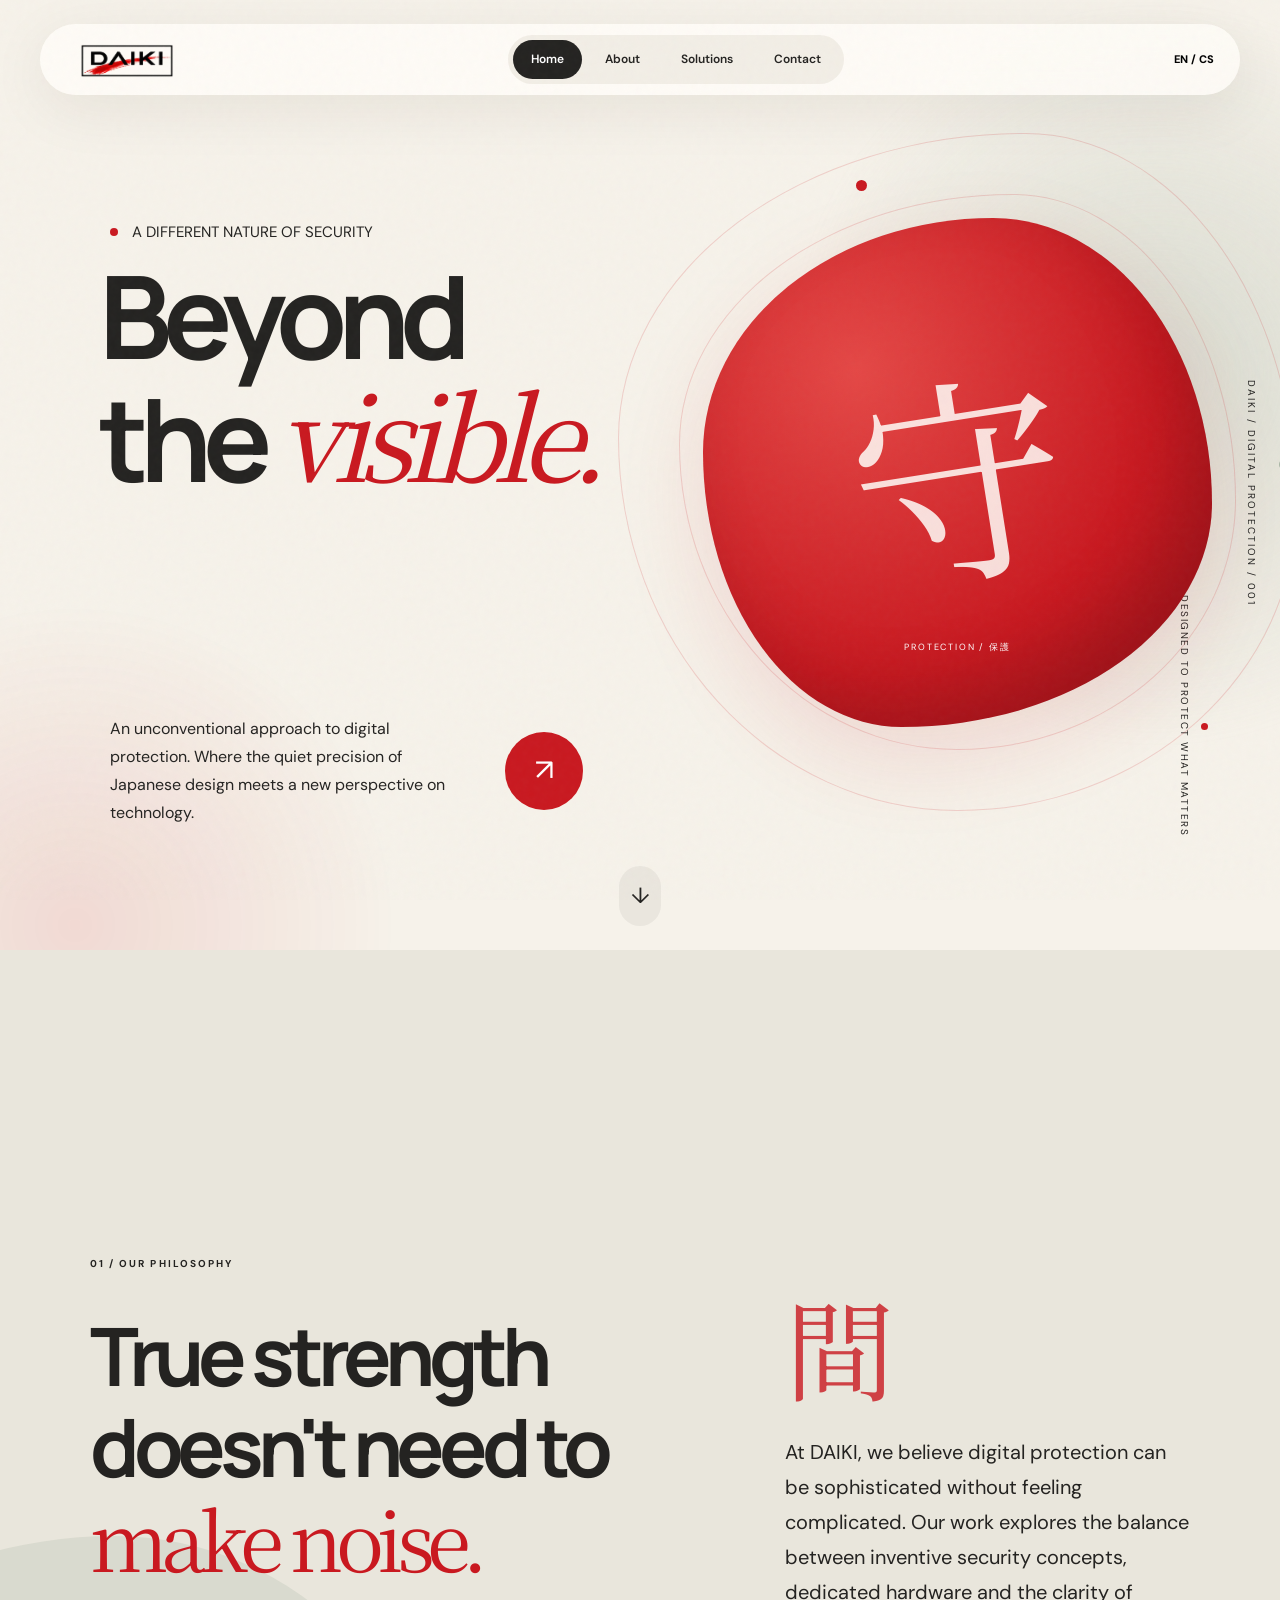
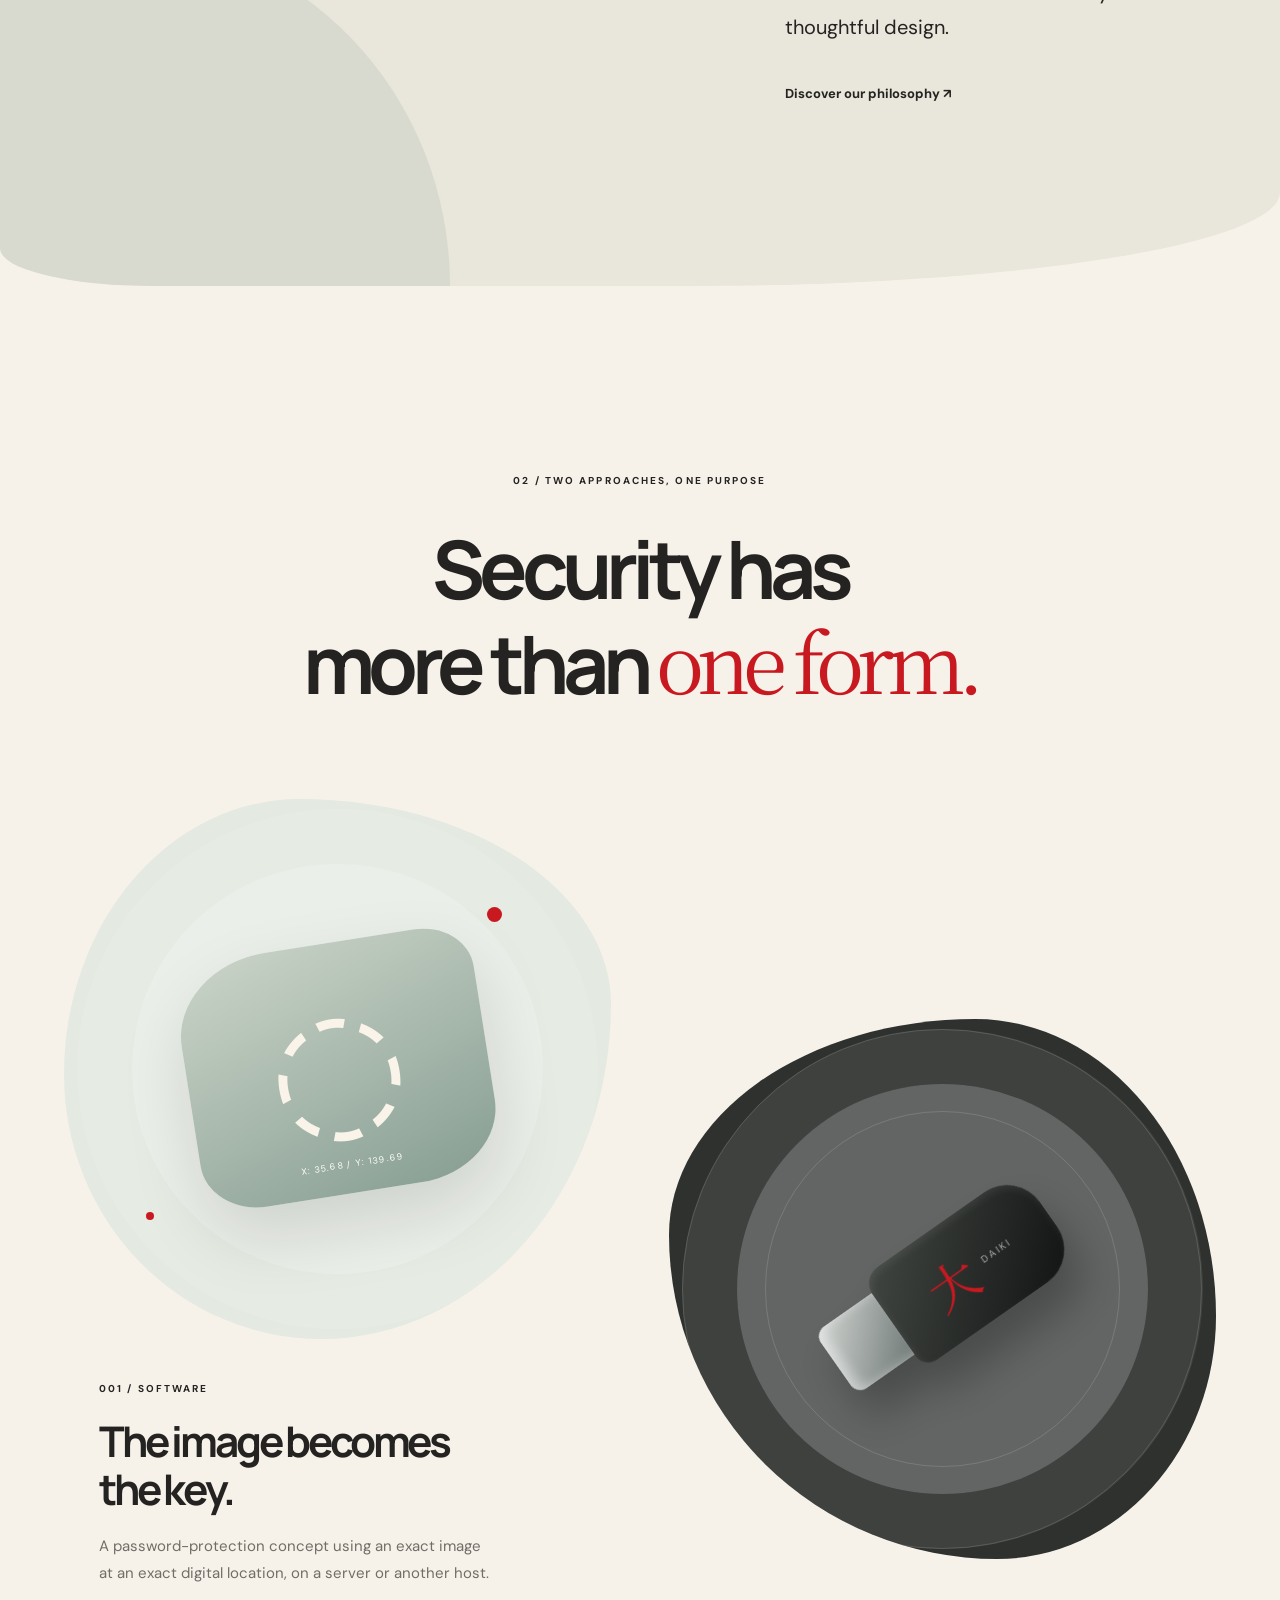
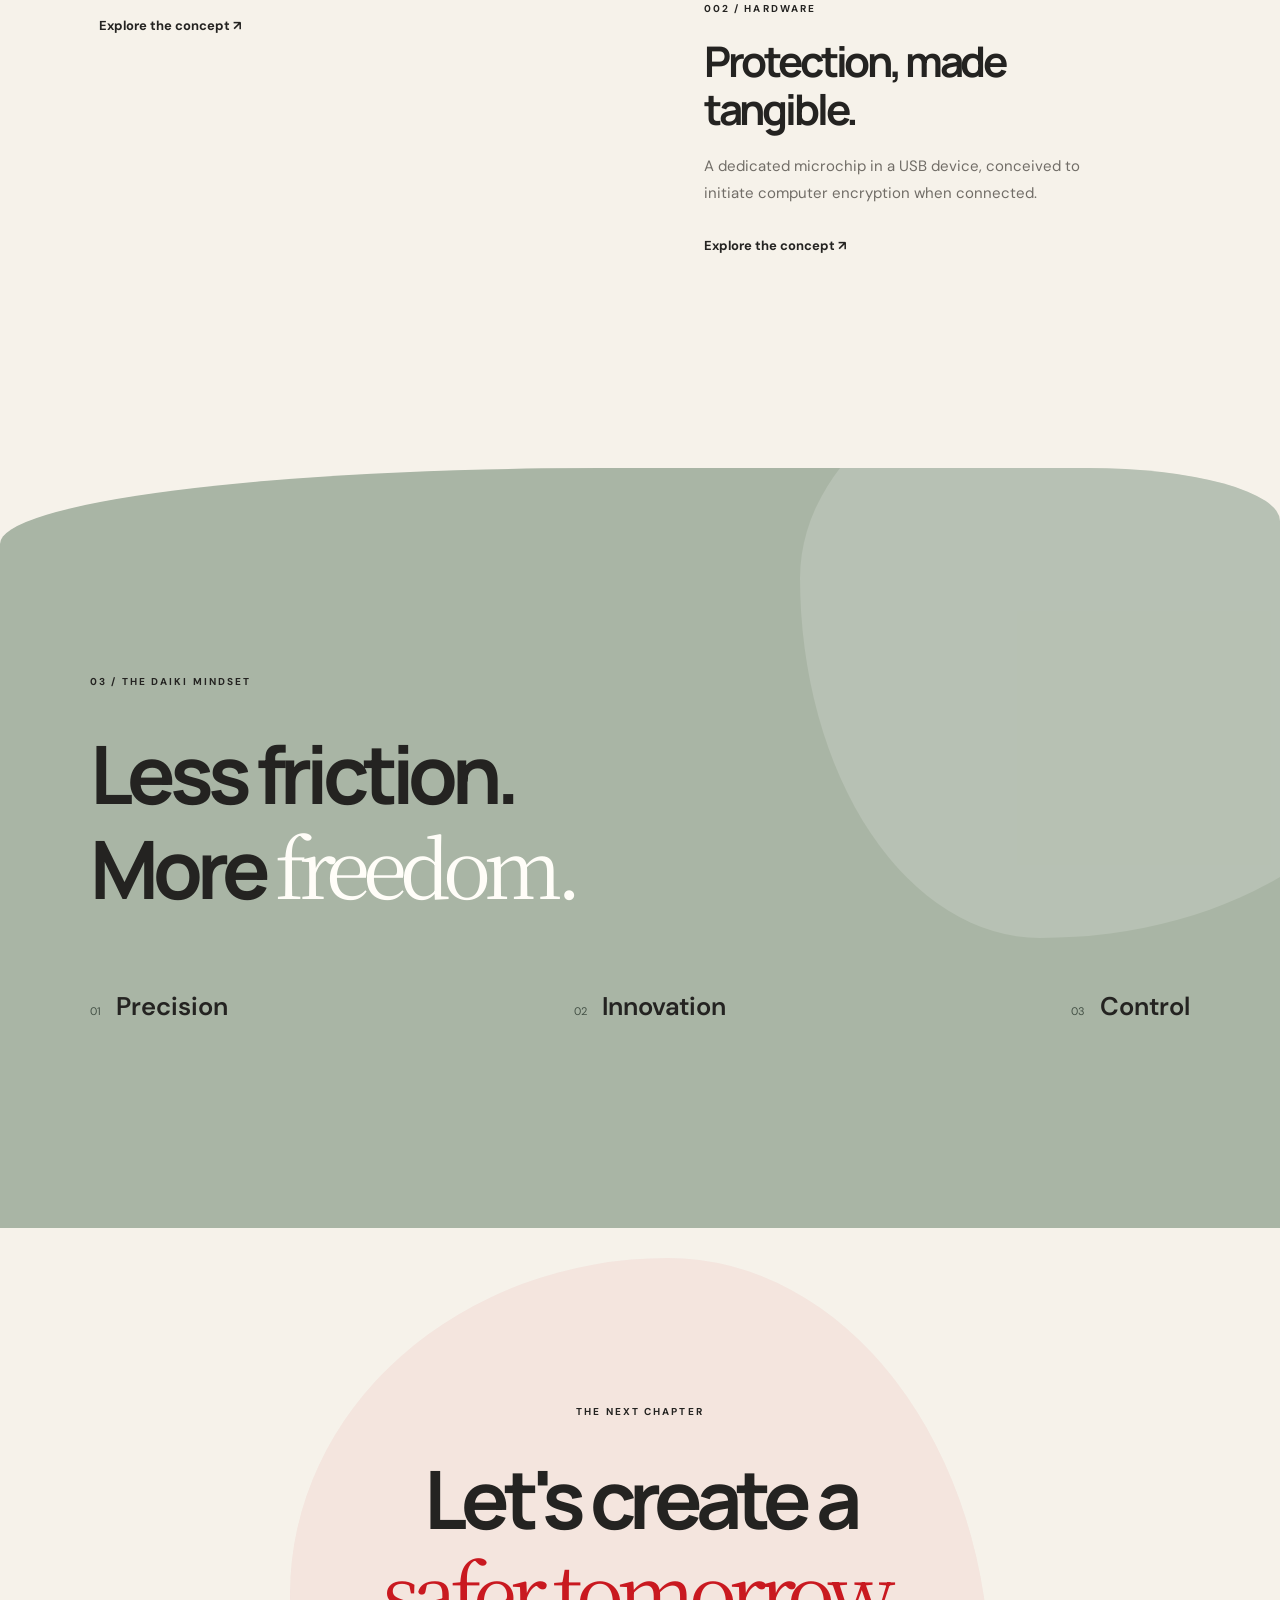
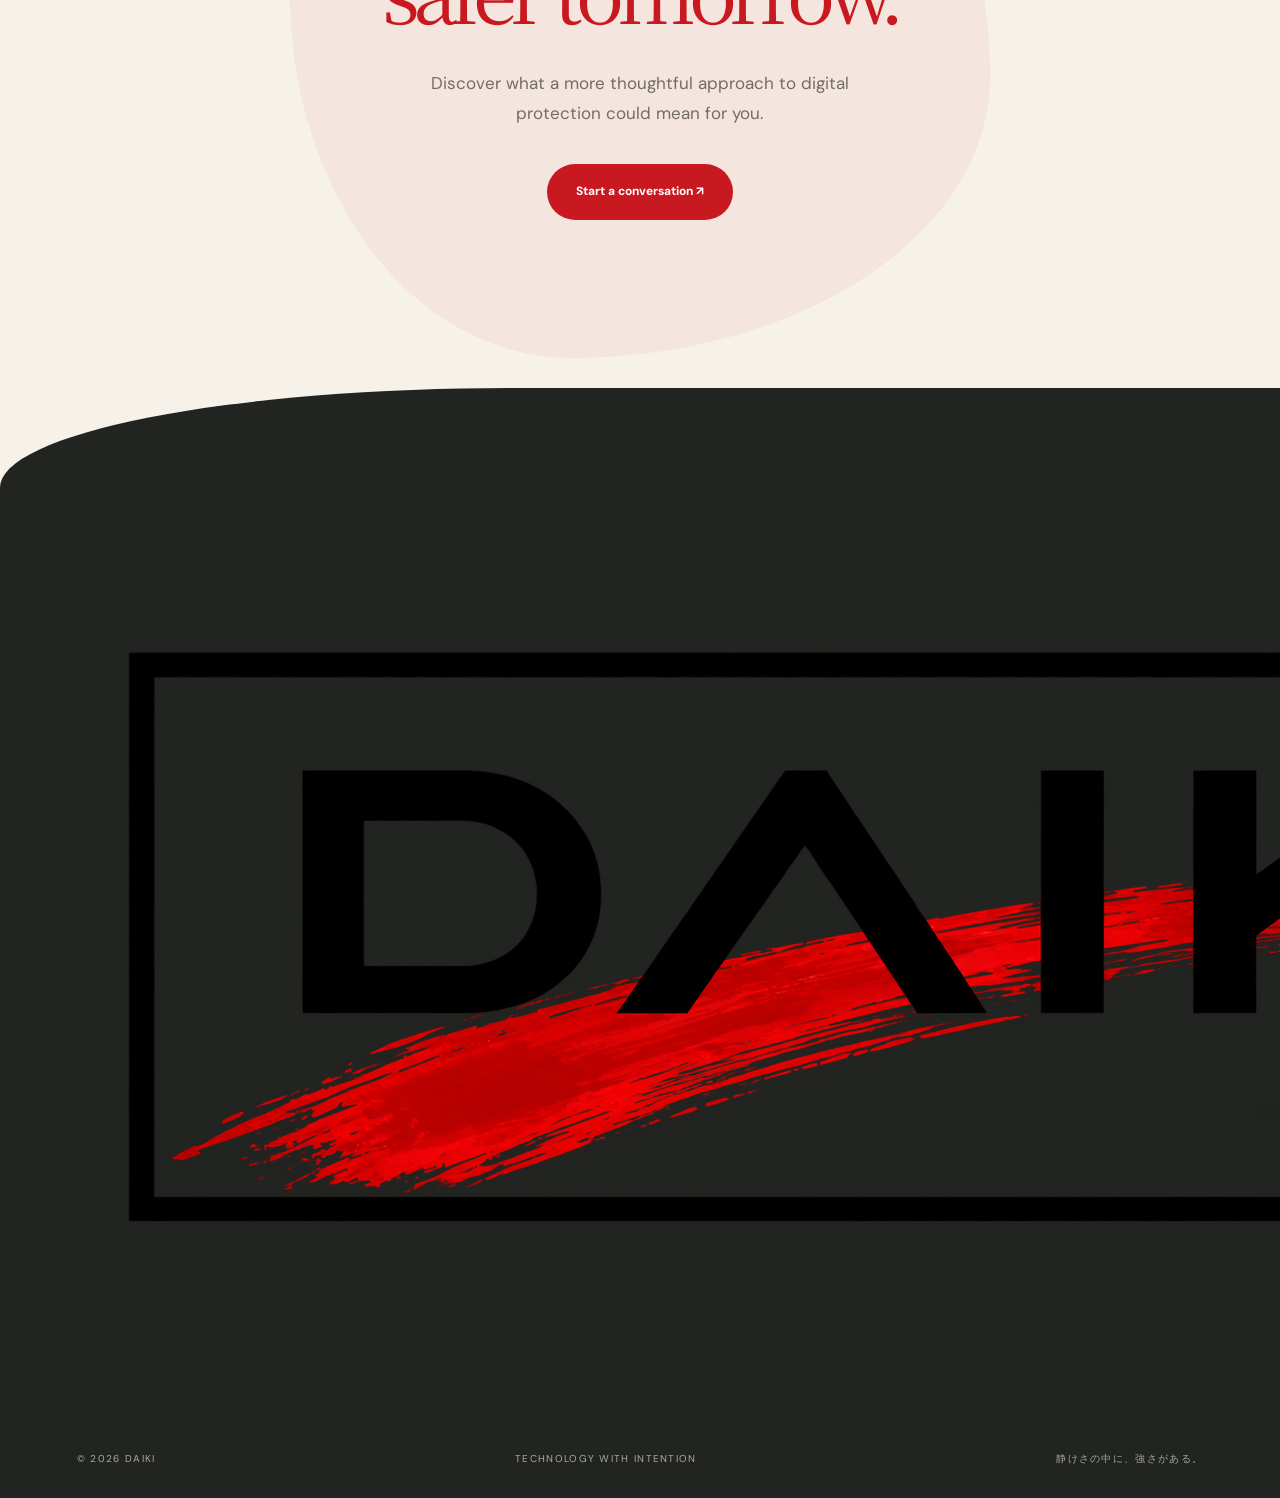
==== index.html @ 52686b5e "sito finito" ====
<!doctype html>
<html lang="en">
<head>
  <meta charset="UTF-8">
  <meta name="viewport" content="width=device-width,initial-scale=1">
  <meta name="theme-color" content="#f6f2ea">
  <meta name="description" content="DAIKI — thoughtful digital protection, inspired by the balance of nature and technology.">
  <title>DAIKI — Security in its own nature</title>
  <link rel="icon" href="assets/logo.jpeg">
  <link rel="preconnect" href="https://fonts.googleapis.com">
  <link rel="preconnect" href="https://fonts.gstatic.com" crossorigin>
  <link href="https://fonts.googleapis.com/css2?family=DM+Sans:wght@400;500;600;700&family=Manrope:wght@400;500;600;700;800&family=Noto+Serif+JP:wght@400;500&display=swap" rel="stylesheet">
  <link rel="stylesheet" href="css/style.css">
  <script src="js/i18n.js" defer></script>
  <script src="js/main.js" defer></script>
</head>

<body data-page="home">

  <div class="grain" aria-hidden="true"></div>
  <header class="floating-header">
    <a class="brand" href="index.html" aria-label="DAIKI home">
      <img class="logoPng" src="assets/PngLogo.png" alt="DAIKI logo">
    </a>
    <nav class="desktop-nav" aria-label="Main navigation">
      <a href="index.html" class="active" data-i18n="nav.home">Home</a>
      <a href="about.html" data-i18n="nav.about">About</a>
      <a href="solutions.html" data-i18n="nav.solutions">Solutions</a>
      <a href="contact.html" data-i18n="nav.contact">Contact</a>
    </nav>
    <div class="header-tools">
      <button class="lang-toggle" id="langSwitch" type="button">EN / CS</button>
      <button class="menu-toggle" id="menuToggle" type="button" aria-label="Open navigation" aria-controls="mobileNav" aria-expanded="false"><span></span><span></span></button>
    </div>
  </header>
  <nav class="mobile-nav" id="mobileNav" aria-label="Mobile navigation">
    <a href="index.html" data-i18n="nav.home">Home</a>
    <a href="about.html" data-i18n="nav.about">About</a>
    <a href="solutions.html" data-i18n="nav.solutions">Solutions</a>
    <a href="contact.html" data-i18n="nav.contact">Contact</a>
  </nav>

  <main>
    <section class="home-hero">
      <div class="hero-ambient ambient-one"></div>
      <div class="hero-ambient ambient-two"></div>
      <div class="hero-vertical">DAIKI / DIGITAL PROTECTION / 001</div>

      <div class="hero-composition">
        <div class="hero-topline reveal">
          <span class="mini-dot"></span>
          <span data-i18n="home.eyebrow">A DIFFERENT NATURE OF SECURITY</span>
        </div>

        <h1 class="hero-title reveal" data-i18n-html="home.title">
          Beyond<br>
          the <span class="serif-word">visible.</span>
        </h1>

        <div class="hero-fluid" aria-hidden="true">
          <div class="fluid-ring ring-a"></div>
          <div class="fluid-ring ring-b"></div>
          <div class="fluid-core">
            <span class="core-symbol">守</span>
            <span class="core-caption">PROTECTION / 保護</span>
          </div>
          <span class="orbit-point point-a"></span>
          <span class="orbit-point point-b"></span>
          <span class="orbit-point point-c"></span>
        </div>

        <div class="hero-bottom-copy reveal">
          <p data-i18n="home.lead">An unconventional approach to digital protection. Where the quiet precision of Japanese design meets a new perspective on technology.</p>
          <a class="round-arrow" href="solutions.html" aria-label="Explore solutions">↗</a>
        </div>

        <div class="hero-side-note" data-i18n="home.side">DESIGNED TO PROTECT WHAT MATTERS</div>
      </div>
      <a href="#philosophy" class="scroll-cue" aria-label="Scroll to philosophy"><span>↓</span></a>
    </section>

    <section class="flow-section" id="philosophy">
      <div class="flow-decoration" aria-hidden="true"></div>
      <div class="flow-intro reveal">
        <span class="micro-label" data-i18n="home.philosophyLabel">01 / OUR PHILOSOPHY</span>
        <h2 data-i18n-html="home.philosophyTitle">True strength<br>doesn't need to<br><span class="serif-word">make noise.</span></h2>
      </div>
      <div class="flow-copy reveal">
        <span class="flow-symbol">間</span>
        <p data-i18n="home.philosophyText">At DAIKI, we believe digital protection can be sophisticated without feeling complicated. Our work explores the balance between inventive security concepts, dedicated hardware and the clarity of thoughtful design.</p>
        <a class="text-link" href="about.html" data-i18n="home.philosophyLink">Discover our philosophy ↗</a>
      </div>
    </section>

    <section class="ecosystem-section">
      <div class="ecosystem-heading reveal">
        <span class="micro-label" data-i18n="home.solutionsLabel">02 / TWO APPROACHES, ONE PURPOSE</span>
        <h2 data-i18n-html="home.solutionsTitle">Security has<br>more than <span class="serif-word">one form.</span></h2>
      </div>

      <div class="ecosystem-stage">
        <article class="ecosystem-item ecosystem-image reveal">
          <div class="ecosystem-illustration">
            <div class="image-halo"></div>
            <div class="image-window">
              <span class="image-landscape">◌</span>
              <span class="image-location">X: 35.68 / Y: 139.69</span>
            </div>
            <span class="image-satellite satellite-one"></span>
            <span class="image-satellite satellite-two"></span>
          </div>
          <div class="ecosystem-copy">
            <span class="micro-label">001 / SOFTWARE</span>
            <h3 data-i18n="home.productOneTitle">The image becomes the key.</h3>
            <p data-i18n="home.productOneText">A password-protection concept using an exact image at an exact digital location, on a server or another host.</p>
            <a class="text-link" href="solutions.html#image-security" data-i18n="common.discover">Explore the concept ↗</a>
          </div>
        </article>

        <article class="ecosystem-item ecosystem-usb reveal">
          <div class="ecosystem-illustration">
            <div class="usb-halo"></div>
            <div class="usb-abstract">
              <span class="usb-connector"></span>
              <span class="usb-shell"><b>大</b><small>DAIKI</small></span>
            </div>
            <div class="usb-pulse pulse-one"></div>
            <div class="usb-pulse pulse-two"></div>
          </div>
          <div class="ecosystem-copy">
            <span class="micro-label">002 / HARDWARE</span>
            <h3 data-i18n="home.productTwoTitle">Protection, made tangible.</h3>
            <p data-i18n="home.productTwoText">A dedicated microchip in a USB device, conceived to initiate computer encryption when connected.</p>
            <a class="text-link" href="solutions.html#usb-security" data-i18n="common.discover">Explore the concept ↗</a>
          </div>
        </article>
      </div>
    </section>

    <section class="manifesto-section">
      <div class="manifesto-blob" aria-hidden="true"></div>
      <div class="manifesto-content reveal">
        <span class="micro-label" data-i18n="home.manifestoLabel">03 / THE DAIKI MINDSET</span>
        <h2 data-i18n-html="home.manifestoTitle">Less friction.<br>More <span class="serif-word">freedom.</span></h2>
        <div class="manifesto-values">
          <div><span>01</span><strong data-i18n="home.valueOne">Precision</strong></div>
          <div><span>02</span><strong data-i18n="home.valueTwo">Innovation</strong></div>
          <div><span>03</span><strong data-i18n="home.valueThree">Control</strong></div>
        </div>
      </div>
    </section>

    <section class="closing-section">
      <div class="closing-orb" aria-hidden="true"></div>
      <div class="closing-content reveal">
        <span class="micro-label" data-i18n="common.next">THE NEXT CHAPTER</span>
        <h2 data-i18n-html="home.ctaTitle">Let's create a<br><span class="serif-word">safer tomorrow.</span></h2>
        <p data-i18n="home.ctaText">Discover what a more thoughtful approach to digital protection could mean for you.</p>
        <a class="pill-button" href="contact.html" data-i18n="common.contact">Start a conversation ↗</a>
      </div>
    </section>
  </main>

  <footer class="site-footer">
    <div class="footer-main">
      <img class="logoPngFooter" src="assets/PngLogo.png" alt="DAIKI logo">
      <div class="footer-links">
        <a href="index.html" data-i18n="nav.home">Home</a>
        <a href="about.html" data-i18n="nav.about">About</a>
        <a href="solutions.html" data-i18n="nav.solutions">Solutions</a>
        <a href="contact.html" data-i18n="nav.contact">Contact</a>
      </div>
      <a class="footer-email" href="mailto:contact@daiki.com">contact@daiki.com ↗</a>
    </div>
    <div class="footer-bottom">
      <span>© <span class="current-year"></span> DAIKI</span>
      <span data-i18n="footer.tagline">TECHNOLOGY WITH INTENTION</span>
      <span>静けさの中に、強さがある。</span>
    </div>
  </footer>
</body>
</html>
---- css/style.css ----
:root {
  --paper:#f6f2ea;
  --cream:#ece6da;
  --sand:#dcd5c9;
  --red:#c91920;
  --ink:#242321;
  --muted:#716d67;
  --sage:#a9b5a5;
  --white:#fffdf8;
  --display:"Manrope",sans-serif;
  --body:"DM Sans",sans-serif;
  --serif:"Noto Serif JP",serif;
}
*,*::before,*::after{box-sizing:border-box}
html{scroll-behavior:smooth;scroll-padding-top:110px}
body{margin:0;background:var(--paper);color:var(--ink);font:15px/1.75 var(--body);overflow-x:hidden}
button,input,select,textarea{font:inherit}
button{cursor:pointer}
a{color:inherit;text-decoration:none}
h1,h2,h3,p{margin:0}
h1,h2,h3{font-family:var(--display);letter-spacing:-.075em;line-height:1.13}
h1{font-size:clamp(4.5rem,9vw,10rem);font-weight:700}
h2{font-size:clamp(3.2rem,6.3vw,7rem);font-weight:700}
h3{font-size:clamp(1.6rem,2.5vw,3rem)}
p{color:var(--muted)}
::selection{background:var(--red);color:white}
:focus-visible{outline:2px solid var(--red);outline-offset:5px}
.serif-word{font-family:var(--serif);font-weight:400;letter-spacing:-.09em;color:var(--red)}
.micro-label{display:inline-block;font-size:10px;letter-spacing:.21em;font-weight:700;text-transform:uppercase;line-height:1.6}
.grain{position:fixed;inset:0;z-index:150;pointer-events:none;opacity:.08;background-image:url("data:image/svg+xml,%3Csvg viewBox='0 0 180 180' xmlns='http://www.w3.org/2000/svg'%3E%3Cfilter id='n'%3E%3CfeTurbulence type='fractalNoise' baseFrequency='.8' numOctaves='3' stitchTiles='stitch'/%3E%3C/filter%3E%3Crect width='100%25' height='100%25' filter='url(%23n)' opacity='.35'/%3E%3C/svg%3E")}
.reveal{opacity:0;transform:translateY(35px);transition:opacity 1s ease,transform 1s cubic-bezier(.2,.7,.2,1)}
.reveal.visible{opacity:1;transform:none}

/* Logo DAIKI nella navbar */
.logoPng {
  display: block;
  width: auto;
  height: 38px;
  max-width: 150px;
  object-fit: contain;
}

/* Adattamento mobile */
@media (max-width: 780px) {
  .logoPng {
    height: 32px;
    max-width: 125px;
  }
}


/* Floating navigation */
.floating-header{position:fixed;z-index:120;top:24px;left:50%;transform:translateX(-50%);width:min(94%,1200px);display:flex;justify-content:space-between;align-items:center;gap:24px;padding:11px 16px 11px 27px;background:rgba(255,253,248,.83);backdrop-filter:blur(25px);-webkit-backdrop-filter:blur(25px);border-radius:100px;box-shadow:0 14px 60px rgba(40,30,20,.07);transition:top .3s,box-shadow .3s}
.floating-header.scrolled{top:12px;box-shadow:0 15px 65px rgba(40,30,20,.12)}
.brand{display:flex;align-items:center;gap:9px;font:800 26px/1 var(--display);letter-spacing:-.09em;white-space:nowrap}
.brand i{width:8px;height:8px;background:var(--red);border-radius:50%}
.desktop-nav{display:flex;gap:5px;align-items:center;padding:5px;background:rgba(220,213,201,.35);border-radius:100px}
.desktop-nav a{padding:9px 18px;border-radius:100px;font-size:12px;font-weight:600;transition:background .3s,color .3s}
.desktop-nav a:hover{background:rgba(255,255,255,.6)}
.desktop-nav a.active{background:var(--ink);color:white}
.header-tools{display:flex;align-items:center;gap:10px}
.lang-toggle{background:none;border:0;padding:10px;font-size:11px;font-weight:800;white-space:nowrap}
.menu-toggle{display:none;border:0;background:var(--ink);width:44px;height:44px;border-radius:50%;place-content:center;gap:5px}
.menu-toggle span{display:block;width:19px;height:2px;background:white;border-radius:2px}
.mobile-nav{display:none}

/* Buttons */
.pill-button{display:inline-flex;align-items:center;justify-content:center;gap:30px;padding:17px 29px;border:0;border-radius:100px;background:var(--red);color:white;font-size:12px;font-weight:700;min-height:56px;transition:transform .3s,background .3s,box-shadow .3s}
.pill-button:hover{transform:translateY(-4px);background:#a91019;box-shadow:0 15px 30px rgba(201,25,32,.18)}
.pill-secondary{background:var(--cream);color:var(--ink)}
.pill-secondary:hover{background:var(--sand);box-shadow:none}
.text-link{display:inline-flex;font-size:13px;font-weight:700;align-items:center;gap:15px;transition:color .3s}
.text-link:hover{color:var(--red)}
.round-arrow{display:grid;place-items:center;width:78px;height:78px;border-radius:50%;background:var(--red);color:white;font-size:30px;transition:transform .4s}
.round-arrow:hover{transform:rotate(45deg) scale(1.07)}

/* Home hero */
.home-hero{position:relative;min-height:950px;height:100svh;max-height:1250px;overflow:hidden;background:var(--paper)}
.hero-composition{position:relative;width:min(90%,1400px);height:100%;margin:auto}
.hero-topline{position:absolute;top:23%;left:4%;display:flex;align-items:center;gap:14px;z-index:5}
.mini-dot{width:8px;height:8px;background:var(--red);border-radius:50%}
.hero-title{position:absolute;z-index:5;top:27%;left:3%;max-width:900px;line-height:1.02}
.hero-title .serif-word{font-style:italic}
.hero-ambient{position:absolute;filter:blur(4px);pointer-events:none}
.ambient-one{width:750px;height:750px;background:radial-gradient(circle,rgba(169,181,165,.38),transparent 70%);right:-250px;top:0}
.ambient-two{width:650px;height:650px;background:radial-gradient(circle,rgba(201,25,32,.11),transparent 70%);left:-250px;bottom:-300px}
.hero-fluid{position:absolute;width:min(53vw,740px);height:min(53vw,740px);right:-7%;top:14%;z-index:2;display:grid;place-items:center}
.fluid-core{width:75%;height:75%;border-radius:57% 43% 61% 39% / 46% 56% 44% 54%;background:radial-gradient(circle at 30% 30%,#e44846,var(--red) 60%,#9b1018);display:grid;place-items:center;box-shadow:inset -30px -35px 70px rgba(0,0,0,.12),0 30px 90px rgba(201,25,32,.12);animation:morph 15s ease-in-out infinite}
.core-symbol{font:400 clamp(130px,17vw,250px)/1 var(--serif);color:rgba(255,253,248,.86);transform:rotate(-9deg)}
.core-caption{position:absolute;bottom:23%;color:white;font-size:9px;letter-spacing:.2em}
.fluid-ring{position:absolute;border:1px solid rgba(201,25,32,.16);border-radius:60% 40% 50% 50% / 45% 55% 45% 55%;animation:rotateSlow 35s linear infinite}
.ring-a{inset:0}
.ring-b{inset:9%;animation-direction:reverse}
.orbit-point{position:absolute;width:11px;height:11px;background:var(--red);border-radius:50%}
.point-a{top:7%;left:35%}.point-b{bottom:12%;right:13%;width:7px;height:7px}.point-c{top:48%;right:1%;background:var(--sage)}
.hero-bottom-copy{position:absolute;z-index:6;bottom:13%;left:4%;display:flex;align-items:center;gap:35px}
.hero-bottom-copy p{max-width:360px;font-size:16px;color:var(--ink)}
.hero-vertical{position:absolute;right:20px;top:40%;writing-mode:vertical-rl;font-size:10px;letter-spacing:.2em;z-index:6}
.hero-side-note{position:absolute;bottom:12%;right:2%;font-size:10px;letter-spacing:.15em;writing-mode:vertical-rl}
.scroll-cue{position:absolute;bottom:24px;left:50%;transform:translateX(-50%);width:42px;height:60px;border-radius:30px;background:rgba(36,35,33,.06);display:grid;place-items:center;font-size:22px;animation:float 4s ease-in-out infinite}

/* Philosophy flow */
.flow-section{min-height:850px;padding:180px max(7vw,25px);position:relative;display:grid;grid-template-columns:1.2fr .8fr;align-items:center;gap:8%;overflow:hidden;background:#e9e6dc;border-radius:0 0 46% 12% / 0 0 10% 4%}
.flow-decoration{position:absolute;width:700px;height:700px;border-radius:52% 48% 70% 30% / 40% 50% 50% 60%;background:rgba(169,181,165,.24);left:-250px;bottom:-350px}
.flow-intro,.flow-copy{position:relative;z-index:2}
.flow-intro h2{margin-top:35px}
.flow-copy{padding-top:160px}
.flow-copy p{font-size:20px;color:var(--ink);max-width:480px;margin-bottom:35px}
.flow-symbol{display:block;font:400 110px/1 var(--serif);color:var(--red);opacity:.8;margin-bottom:35px}

/* Ecosystem */
.ecosystem-section{padding:180px 5vw 210px;overflow:hidden}
.ecosystem-heading{max-width:1100px;margin:0 auto 90px;text-align:center}
.ecosystem-heading h2{margin-top:30px}
.ecosystem-stage{max-width:1350px;margin:auto;display:grid;grid-template-columns:1fr 1fr;gap:5%;align-items:start}
.ecosystem-item{position:relative;min-width:0}
.ecosystem-usb{margin-top:220px}
.ecosystem-illustration{height:540px;position:relative;display:grid;place-items:center;overflow:hidden}
.ecosystem-image .ecosystem-illustration{background:#e3e9e0;border-radius:43% 57% 53% 47% / 51% 38% 62% 49%}
.ecosystem-usb .ecosystem-illustration{background:#262927;border-radius:56% 44% 40% 60% / 40% 55% 45% 60%}
.image-halo,.usb-halo{position:absolute;width:75%;aspect-ratio:1;border-radius:50%;background:rgba(255,255,255,.28);box-shadow:0 0 0 55px rgba(255,255,255,.08),0 0 0 110px rgba(255,255,255,.04)}
.image-window{width:55%;aspect-ratio:1.2;border-radius:32% 18% 28% 20%;background:linear-gradient(160deg,#cbd4c8,#879e93);box-shadow:0 30px 70px rgba(0,0,0,.12);position:relative;display:grid;place-items:center;transform:rotate(-9deg);overflow:hidden}
.image-landscape{font-size:160px;color:#f9f3e9;line-height:1}
.image-location{position:absolute;bottom:20px;font-size:9px;letter-spacing:.15em;color:white}
.image-satellite{position:absolute;width:15px;height:15px;background:var(--red);border-radius:50%}
.satellite-one{top:20%;right:20%}.satellite-two{bottom:22%;left:15%;width:8px;height:8px}
.ecosystem-copy{max-width:460px;padding:35px 35px 0}
.ecosystem-copy h3{margin:18px 0 20px;font-size:clamp(2.2rem,3.3vw,4rem)}
.ecosystem-copy p{margin-bottom:26px}
.usb-abstract{display:flex;align-items:center;position:relative;z-index:4;transform:rotate(-35deg);filter:drop-shadow(0 30px 20px rgba(0,0,0,.25));animation:usbFloat 8s ease-in-out infinite}
.usb-connector{width:70px;height:75px;border-radius:12px 0 0 12px;background:linear-gradient(135deg,#d2d5d2,#707a78);box-shadow:inset 8px 0 12px rgba(255,255,255,.4)}
.usb-shell{width:190px;height:110px;border-radius:20px 40px 40px 15px;background:linear-gradient(135deg,#424642,#101312);display:flex;align-items:center;justify-content:center;gap:12px;box-shadow:inset 0 4px 8px rgba(255,255,255,.08)}
.usb-shell b{font:400 50px var(--serif);color:var(--red)}
.usb-shell small{color:#aaa;font-size:10px;letter-spacing:.2em}
.usb-pulse,.usb-wave{position:absolute;border:1px solid rgba(255,255,255,.14);border-radius:50%;aspect-ratio:1}
.pulse-one{width:65%}.pulse-two{width:95%}

/* Manifesto */
.manifesto-section{position:relative;min-height:760px;background:var(--sage);overflow:hidden;display:grid;place-items:center;padding:130px 6vw;border-radius:47% 15% 0 0 / 10% 7% 0 0}
.manifesto-blob{position:absolute;width:600px;height:600px;right:-120px;top:-130px;background:rgba(255,255,255,.16);border-radius:60% 40% 60% 40% / 40% 60% 40% 60%}
.manifesto-content{width:min(100%,1100px);position:relative;z-index:2}
.manifesto-content h2{margin:35px 0 70px}
.manifesto-content .serif-word{color:var(--white)}
.manifesto-values{display:flex;gap:30px;justify-content:space-between;flex-wrap:wrap}
.manifesto-values div{display:flex;gap:15px;align-items:baseline}
.manifesto-values span{font-size:11px;color:#445146}
.manifesto-values strong{font-size:clamp(18px,2vw,26px);font-weight:600}

/* Closing */
.closing-section{position:relative;min-height:760px;padding:160px 8vw;display:grid;place-items:center;overflow:hidden;background:var(--paper)}
.closing-content{position:relative;z-index:2;text-align:center;max-width:1000px}
.closing-content h2{margin:30px 0}
.closing-content p{max-width:490px;margin:0 auto 35px;font-size:17px}
.closing-orb{position:absolute;width:700px;height:700px;border-radius:54% 46% 60% 40% / 48% 60% 40% 52%;background:rgba(201,25,32,.06);animation:morph 20s ease-in-out infinite}

/* Inner hero */
.inner-hero{position:relative;min-height:760px;display:flex;align-items:center;padding:170px 8vw 100px;overflow:hidden}
.inner-hero-content{position:relative;z-index:3;max-width:1150px}
.inner-hero-content h1{margin:35px 0}
.inner-hero-content p{max-width:530px;font-size:18px;color:var(--ink)}
.inner-hero-blob{position:absolute;width:620px;height:620px;right:-100px;top:80px;border-radius:54% 46% 65% 35% / 43% 56% 44% 57%;background:rgba(201,25,32,.12);animation:morph 18s ease-in-out infinite}
.inner-hero-mark{position:absolute;right:8%;bottom:4%;font:400 220px/1 var(--serif);color:rgba(201,25,32,.2)}
.about-hero{background:#e8e9df}
.solutions-hero{background:#ede4dc}
.contact-hero{background:#e5e9e1}

/* About story */
.story-section{position:relative;min-height:820px;padding:170px 8vw;display:flex;align-items:center;overflow:hidden}
.story-index{position:absolute;left:8%;top:100px;font-size:11px;letter-spacing:.2em}
.story-content{max-width:1050px;margin:auto;position:relative;z-index:2}
.story-content h2{margin:30px 0 60px}
.story-text{display:grid;grid-template-columns:1fr 1fr;gap:65px;margin-left:15%}
.story-text p{font-size:18px}
.story-floating-word{position:absolute;right:-5%;bottom:0;font:400 250px var(--serif);color:rgba(201,25,32,.07)}
.zen-garden-section{position:relative;min-height:850px;background:#e4dfd4;overflow:hidden;display:flex;align-items:center;padding:120px 8vw;border-radius:45% 0 0 0 / 10% 0 0 0}
.garden-copy{position:relative;z-index:4;max-width:650px}
.garden-copy h2{margin:30px 0}
.garden-copy p{max-width:460px;font-size:18px}
.zen-garden{position:absolute;width:700px;height:700px;right:-100px;top:10%;border-radius:50%;background:radial-gradient(circle,#ece7db,#d7d1c4)}
.garden-ripple{position:absolute;border:2px solid rgba(255,255,255,.7);border-radius:50%;inset:10%;transform:rotate(-20deg) scaleX(.9)}
.ripple-b{inset:20%}.ripple-c{inset:30%}
.garden-stone{position:absolute;background:#aaa99f;border-radius:50% 40% 55% 45%;box-shadow:inset -15px -15px 25px rgba(0,0,0,.1),10px 20px 35px rgba(0,0,0,.08)}
.stone-a{width:130px;height:110px;top:30%;left:35%}
.stone-b{width:75px;height:65px;bottom:25%;right:25%}
.stone-c{width:45px;height:40px;top:20%;right:25%}
.vision-section{padding:180px 8vw;display:grid;grid-template-columns:1fr 1fr;gap:10%;align-items:start}
.vision-entry{position:relative;padding:90px 0 40px}
.vision-future{margin-top:230px}
.vision-number{font:400 140px var(--serif);color:rgba(201,25,32,.12);position:absolute;top:-50px;left:-20px}
.vision-entry h2{font-size:clamp(3rem,4vw,5rem);margin:25px 0}
.vision-entry p{max-width:450px;font-size:18px}
.values-landscape{padding:160px 6vw 200px;background:#e8e9e1;overflow:hidden}
.values-landscape-heading{text-align:center}
.values-landscape-heading h2{margin-top:30px}
.values-floating{position:relative;max-width:1200px;min-height:650px;margin:90px auto 0}
.value-bubble{position:absolute;width:330px;height:330px;border-radius:54% 46% 60% 40% / 48% 60% 40% 52%;padding:70px 45px;display:flex;flex-direction:column;justify-content:center}
.value-bubble span{font-size:11px;letter-spacing:.15em;margin-bottom:20px}
.value-bubble h3{font-size:30px;letter-spacing:-.05em;margin-bottom:15px}
.value-bubble p{font-size:13px}
.bubble-one{left:3%;top:60px;background:#d8d7c7}
.bubble-two{left:36%;top:210px;background:#c9d2c6}
.bubble-three{right:0;top:20px;background:#e8c8c4}

/* Solutions */
.product-experience{min-height:1000px;padding:170px 7vw;display:grid;grid-template-columns:1fr 1fr;gap:6%;align-items:center;overflow:hidden;scroll-margin-top:100px}
.experience-copy{position:relative;z-index:5;max-width:620px}
.experience-copy h2{margin:30px 0 40px;font-size:clamp(3.5rem,5.7vw,7rem)}
.experience-copy p{margin-bottom:22px}
.experience-lead{font-size:19px;color:var(--ink)}
.experience-tags{display:flex;flex-wrap:wrap;gap:10px;margin:35px 0}
.experience-tags span{padding:9px 15px;border-radius:100px;background:rgba(169,181,165,.2);font-size:11px;font-weight:600}
.experience-visual{position:relative;min-height:650px;display:grid;place-items:center}
.image-experience{background:#e8e9e0}
.image-experience-halo{position:absolute;width:95%;aspect-ratio:1;background:#d4dfd1;border-radius:54% 46% 62% 38% / 46% 60% 40% 54%;animation:morph 16s infinite}
.floating-image-object{position:relative;width:65%;aspect-ratio:.95;background:#b6c6b8;border-radius:38% 23% 30% 20%;transform:rotate(-8deg);overflow:hidden;box-shadow:0 40px 70px rgba(50,70,50,.16);animation:imageFloat 8s ease-in-out infinite}
.floating-image-sky{position:absolute;inset:0;background:linear-gradient(#cadad0,#e5d8bf)}
.floating-image-mountain{position:absolute;width:130%;height:60%;bottom:-20%;left:-10%;background:#819f8c;border-radius:60% 40% 0 0;transform:rotate(-12deg)}
.floating-image-sun{position:absolute;width:110px;height:110px;top:22%;right:18%;background:var(--red);border-radius:50%}
.floating-image-code{position:absolute;bottom:20px;left:20px;color:white;font-size:10px;letter-spacing:.2em}
.experience-coordinate{position:absolute;bottom:5%;right:10%;font-size:10px;letter-spacing:.2em;z-index:3}
.experience-orbit{position:absolute;border:1px solid rgba(201,25,32,.16);border-radius:50%;aspect-ratio:1}
.orbit-alpha{width:90%}.orbit-beta{width:70%}
.product-transition{height:250px;background:#e8e9e0;display:flex;flex-direction:column;align-items:center;justify-content:center;gap:10px}
.product-transition span{font-size:10px;letter-spacing:.25em}
.transition-symbol{font-size:90px;color:var(--red);line-height:1}
.usb-experience{background:#242724;color:#f6f2ea;border-radius:45% 0 0 0 / 7% 0 0 0}
.usb-experience p{color:#c6c7c0}
.usb-experience .experience-lead{color:#f2eee5}
.usb-experience .serif-word{color:#e75d5c}
.usb-experience .experience-tags span{background:rgba(255,255,255,.09)}
.usb-experience-halo{position:absolute;width:90%;aspect-ratio:1;border-radius:54% 46% 58% 42% / 45% 60% 40% 55%;background:radial-gradient(circle,#3b4540,#292e2a 65%,transparent)}
.usb-product{transform:rotate(-35deg) scale(1.3)}
.usb-wave{border-color:rgba(255,255,255,.1)}
.usb-wave-one{width:65%}.usb-wave-two{width:85%}.usb-wave-three{width:105%}
.approach-section{padding:180px 8vw;background:#e6e6dd}
.approach-heading{text-align:center}
.approach-heading h2{margin:30px 0}
.approach-flow{display:flex;justify-content:space-between;gap:35px;margin-top:110px}
.approach-point{max-width:300px}
.approach-point span{font-size:12px;color:var(--red)}
.approach-point h3{font-size:29px;margin:25px 0}
.approach-point p{font-size:15px}

/* Contact */
.contact-world{padding:170px 7vw;display:grid;grid-template-columns:.85fr 1.15fr;gap:8%;background:var(--paper);align-items:start}
.contact-world-copy{position:relative;min-height:900px}
.contact-world-copy h2{font-size:clamp(3.3rem,5vw,6rem);margin:35px 0}
.contact-world-copy>p{max-width:420px;font-size:17px;margin-bottom:70px}
.contact-direct{margin-bottom:40px;position:relative;z-index:3}
.contact-direct>span{display:block;font-size:10px;letter-spacing:.18em;margin-bottom:12px}
.contact-direct a{font-size:clamp(20px,2.5vw,32px);font-weight:700;overflow-wrap:anywhere}
.contact-direct a:hover{color:var(--red)}
.contact-direct p{max-width:330px}
.contact-floating-shape{position:absolute;width:370px;height:370px;left:-150px;bottom:0;border-radius:55% 45% 62% 38% / 42% 60% 40% 58%;background:#dce4d8;display:grid;place-items:center;animation:morph 18s infinite}
.contact-floating-shape span{font:400 130px var(--serif);color:rgba(201,25,32,.25)}
.contact-form-island{position:relative;padding:65px clamp(25px,4vw,70px);background:#e9e6dd;border-radius:34% 8% 10% 9% / 8% 5% 5% 5%;box-shadow:0 30px 80px rgba(40,30,20,.035)}
.form-intro{margin-bottom:45px}
.form-intro h3{font-size:clamp(2.3rem,3vw,4rem);margin-top:15px}
.form-duo{display:grid;grid-template-columns:1fr 1fr;gap:20px}
.form-group{margin-bottom:24px}
.form-group label{display:block;font-size:12px;font-weight:700;margin-bottom:10px}
.form-group input,.form-group select,.form-group textarea{width:100%;border:0;outline:none;background:rgba(255,253,248,.85);padding:18px 22px;border-radius:23px;color:var(--ink);transition:box-shadow .25s,background .25s}
.form-group textarea{resize:vertical;min-height:160px}
.form-group input:focus,.form-group select:focus,.form-group textarea:focus{background:white;box-shadow:0 0 0 2px rgba(201,25,32,.35)}
.form-group input::placeholder,.form-group textarea::placeholder{color:#98928a}
.consent-row{display:flex;gap:13px;align-items:flex-start;font-size:12px;cursor:pointer;margin:15px 0 30px}
.consent-row input{margin-top:5px;accent-color:var(--red)}
.form-actions{display:flex;flex-wrap:wrap;gap:12px}
.form-note{font-size:11px;margin-top:20px}
.contact-ending{min-height:760px;position:relative;padding:160px 8vw;overflow:hidden;background:#e3e9df;display:grid;place-items:center}
.contact-ending-copy{text-align:center;position:relative;z-index:2}
.contact-ending-copy h2{margin:30px 0}
.contact-ending-copy p{margin-bottom:35px}
.contact-ending-shape{position:absolute;width:700px;height:700px;background:rgba(201,25,32,.08);border-radius:55% 45% 60% 40% / 40% 55% 45% 60%;animation:morph 18s infinite}

/* Footer */
.site-footer{padding:90px 6vw 30px;background:#222421;color:#f6f2ea;border-radius:40% 0 0 0 / 9% 0 0 0}
.footer-main{display:flex;align-items:end;justify-content:space-between;gap:50px;padding-bottom:85px}
.footer-brand{font:800 clamp(5rem,12vw,12rem)/.8 var(--display);letter-spacing:-.11em}
.footer-brand span{font-size:16px;vertical-align:top;letter-spacing:0;margin-left:15px;color:#d75050}
.footer-links{display:flex;flex-direction:column;gap:10px}
.footer-links a{font-size:13px;color:#c6c6be}
.footer-links a:hover,.footer-email:hover{color:#f47a7a}
.footer-email{font-size:13px;white-space:nowrap}
.footer-bottom{display:flex;justify-content:space-between;gap:20px;flex-wrap:wrap;color:#a8aaa2;font-size:10px;letter-spacing:.13em}

/* Animation */
@keyframes morph{
  0%,100%{border-radius:57% 43% 61% 39% / 46% 56% 44% 54%;transform:rotate(0)}
  50%{border-radius:42% 58% 35% 65% / 58% 42% 58% 42%;transform:rotate(9deg)}
}
@keyframes rotateSlow{to{transform:rotate(360deg)}}
@keyframes float{50%{transform:translate(-50%,-12px)}}
@keyframes usbFloat{
  0%,100%{transform:rotate(-35deg) translateY(0)}
  50%{transform:rotate(-35deg) translateY(-18px)}
}
@keyframes imageFloat{
  0%,100%{transform:rotate(-8deg) translateY(0)}
  50%{transform:rotate(-5deg) translateY(-15px)}
}

/* Tablet */
@media(max-width:1050px){
  .hero-title{font-size:clamp(5rem,9vw,8rem)}
  .hero-fluid{right:-15%;top:20%}
  .flow-section{gap:4%}
  .ecosystem-illustration{height:440px}
  .ecosystem-copy{padding:30px 10px}
  .contact-world{gap:4%}
  .contact-form-island{padding:55px 30px}
}

/* Mobile */
@media(max-width:780px){
  h1{font-size:clamp(3.8rem,13vw,6.5rem)}
  h2{font-size:clamp(3rem,10vw,5rem)}
  .floating-header{top:14px;width:calc(100% - 26px);padding:10px 12px 10px 22px}
  .desktop-nav{display:none}
  .menu-toggle{display:grid}
  .mobile-nav{position:fixed;z-index:110;top:80px;left:13px;right:13px;display:flex;flex-direction:column;gap:5px;padding:20px;background:rgba(255,253,248,.98);border-radius:28px;box-shadow:0 30px 70px rgba(0,0,0,.12);opacity:0;visibility:hidden;transform:translateY(-15px);transition:.3s}
  .mobile-nav.open{opacity:1;visibility:visible;transform:none}
  .mobile-nav a{padding:14px 20px;border-radius:18px;font-size:17px;font-weight:700}
  .mobile-nav a:hover{background:var(--cream)}
  .home-hero{min-height:850px;height:100svh;max-height:none}
  .hero-topline{top:18%;left:2%}
  .hero-title{top:24%;left:2%;font-size:clamp(4rem,13vw,7rem)}
  .hero-fluid{width:440px;height:440px;right:-150px;top:38%}
  .core-symbol{font-size:160px}
  .hero-bottom-copy{bottom:11%;left:2%;gap:15px}
  .hero-bottom-copy p{max-width:250px;font-size:14px}
  .round-arrow{width:60px;height:60px}
  .hero-side-note,.hero-vertical{display:none}
  .flow-section{grid-template-columns:1fr;padding:120px 7vw;min-height:auto;gap:50px}
  .flow-copy{padding-top:0}
  .flow-symbol{font-size:75px}
  .ecosystem-section{padding:120px 6vw}
  .ecosystem-stage{grid-template-columns:1fr;gap:100px}
  .ecosystem-usb{margin-top:0}
  .ecosystem-illustration{height:460px}
  .ecosystem-copy{padding:35px 10px 0}
  .manifesto-section{min-height:700px;padding:120px 7vw}
  .manifesto-values{flex-direction:column}
  .closing-section{min-height:650px;padding:120px 7vw}
  .inner-hero{min-height:700px;padding:170px 7vw 100px}
  .inner-hero-blob{width:420px;height:420px;right:-220px;top:220px}
  .inner-hero-mark{font-size:130px}
  .story-section{padding:130px 7vw}
  .story-text{grid-template-columns:1fr;gap:25px;margin-left:0}
  .zen-garden-section{min-height:850px;align-items:flex-start;padding:120px 7vw}
  .zen-garden{width:480px;height:480px;right:-180px;top:380px}
  .vision-section{grid-template-columns:1fr;gap:100px;padding:120px 7vw}
  .vision-future{margin-top:0}
  .values-landscape{padding:120px 7vw}
  .values-floating{display:flex;flex-direction:column;align-items:center;gap:30px;min-height:0}
  .value-bubble{position:relative;left:auto;right:auto;top:auto}
  .bubble-two{align-self:flex-end}.bubble-one{align-self:flex-start}
  .product-experience{grid-template-columns:1fr;padding:120px 7vw;gap:40px}
  .experience-visual{min-height:550px}
  .usb-experience .experience-visual{order:2}
  .usb-experience .experience-copy{order:1}
  .approach-section{padding:120px 7vw}
  .approach-flow{flex-direction:column;gap:55px}
  .contact-world{grid-template-columns:1fr;padding:120px 7vw;gap:30px}
  .contact-world-copy{min-height:600px}
  .contact-floating-shape{width:280px;height:280px;bottom:0;left:auto;right:-80px}
  .contact-ending{min-height:650px;padding:120px 7vw}
  .footer-main{flex-direction:column;align-items:flex-start;gap:45px}
  .footer-brand{font-size:clamp(5rem,19vw,9rem)}
}
@media(max-width:480px){
  .home-hero{min-height:760px}
  .hero-topline{top:18%}
  .hero-title{top:25%;font-size:clamp(3.5rem,13vw,5rem)}
  .hero-fluid{width:340px;height:340px;top:40%;right:-145px}
  .core-symbol{font-size:115px}
  .hero-bottom-copy{bottom:10%}
  .hero-bottom-copy p{max-width:220px;font-size:13px}
  .scroll-cue{bottom:12px}
  .ecosystem-illustration{height:340px}
  .image-window{width:60%}
  .image-landscape{font-size:100px}
  .usb-abstract:not(.usb-product){transform:rotate(-35deg) scale(.75)}
  .usb-product{transform:rotate(-35deg) scale(.85)}
  .experience-visual{min-height:400px}
  .floating-image-object{width:70%}
  .floating-image-sun{width:65px;height:65px}
  .contact-form-island{padding:50px 22px;border-radius:65px 35px 35px 35px}
  .form-duo{grid-template-columns:1fr;gap:0}
  .form-actions{flex-direction:column}
  .form-actions button{width:100%}
  .contact-world-copy{min-height:700px}
  .footer-bottom{flex-direction:column}
}
@media(prefers-reduced-motion:reduce){
  *,*::before,*::after{animation-duration:.01ms!important;transition-duration:.01ms!important;scroll-behavior:auto!important}
  .reveal{opacity:1;transform:none}
}


/* LOGO DAIKI - NAVBAR */

.floating-header .brand {
  display: flex;
  align-items: center;
  justify-content: center;
  width: 120px;
  height: 48px;
  flex-shrink: 0;
  padding: 0;
}

.floating-header .brand .logoPng {
  display: block;
  width: 100%;
  height: 100%;
  max-width: 120px;
  max-height: 48px;
  object-fit: contain;
}

/* MOBILE */
@media (max-width: 780px) {
  .floating-header .brand {
    width: 95px;
    height: 40px;
  }

  .floating-header .brand .logoPng {
    max-width: 95px;
    max-height: 40px;
  }
}
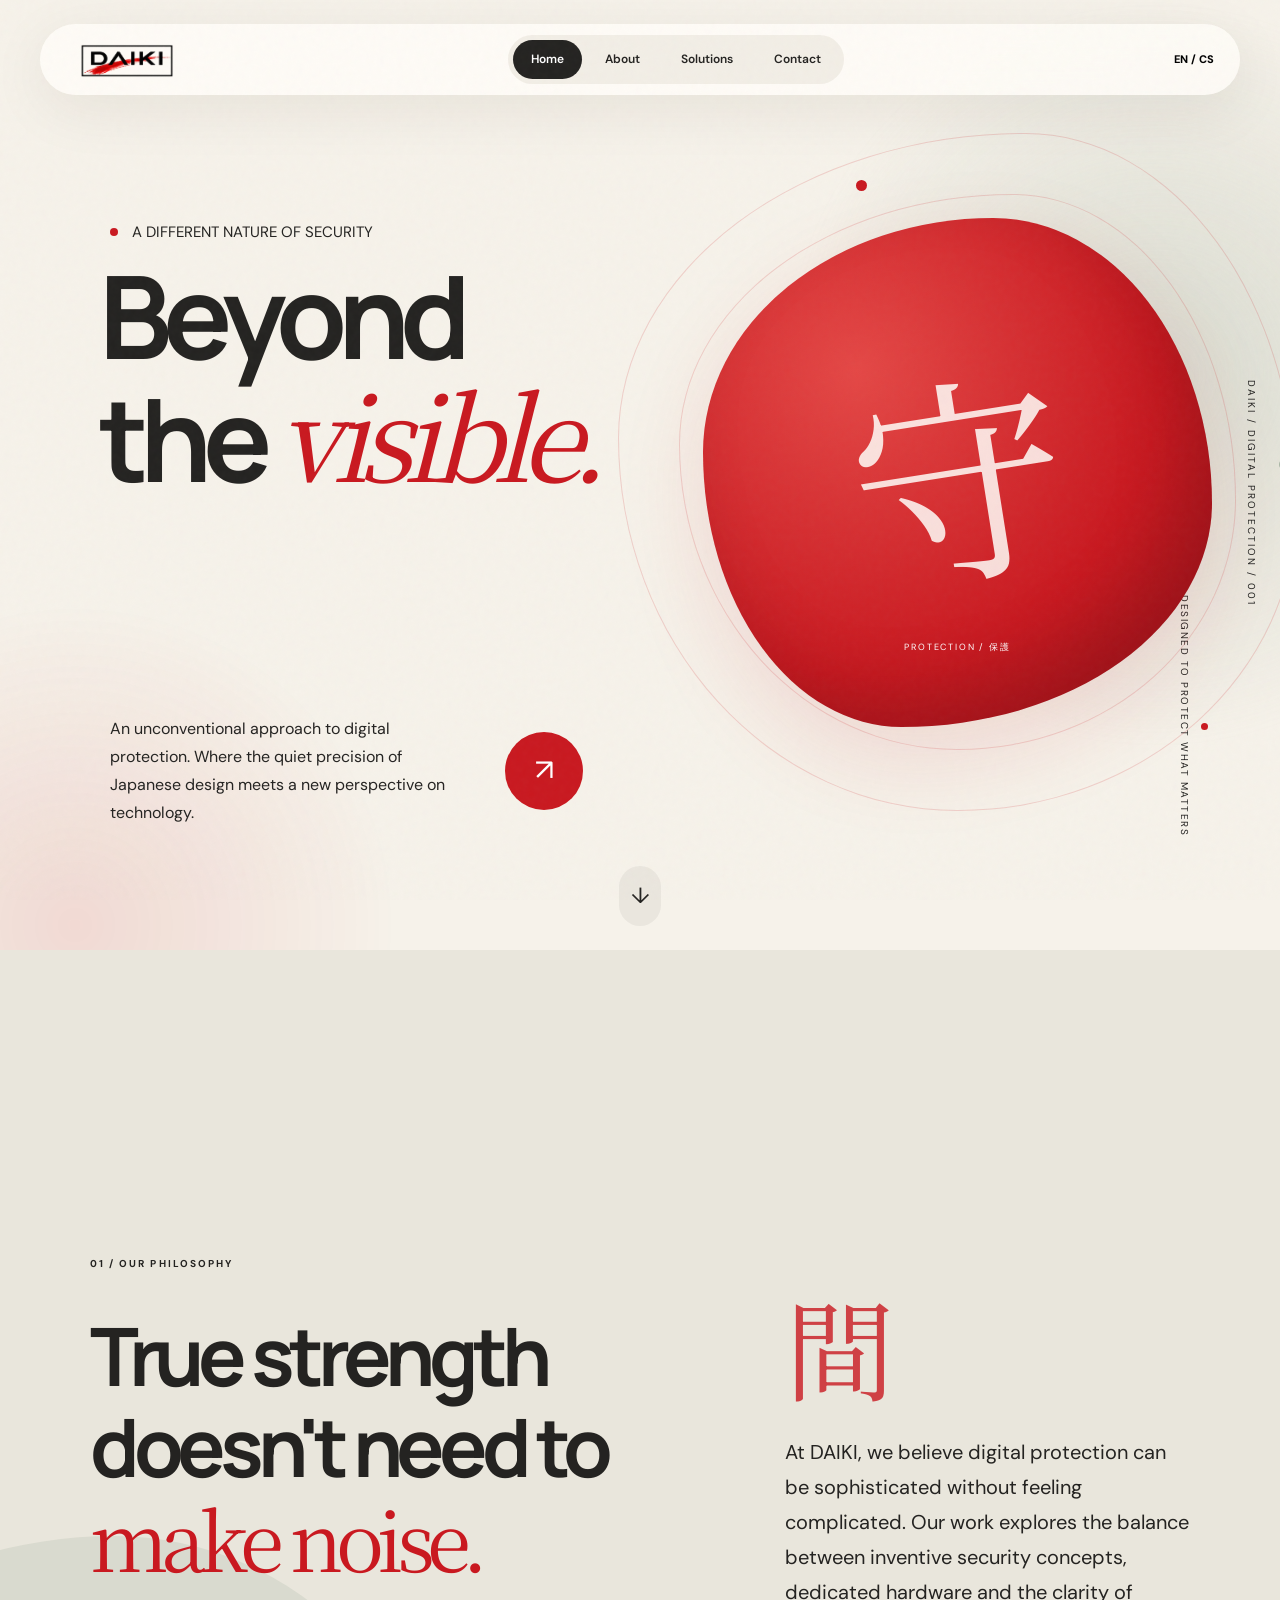
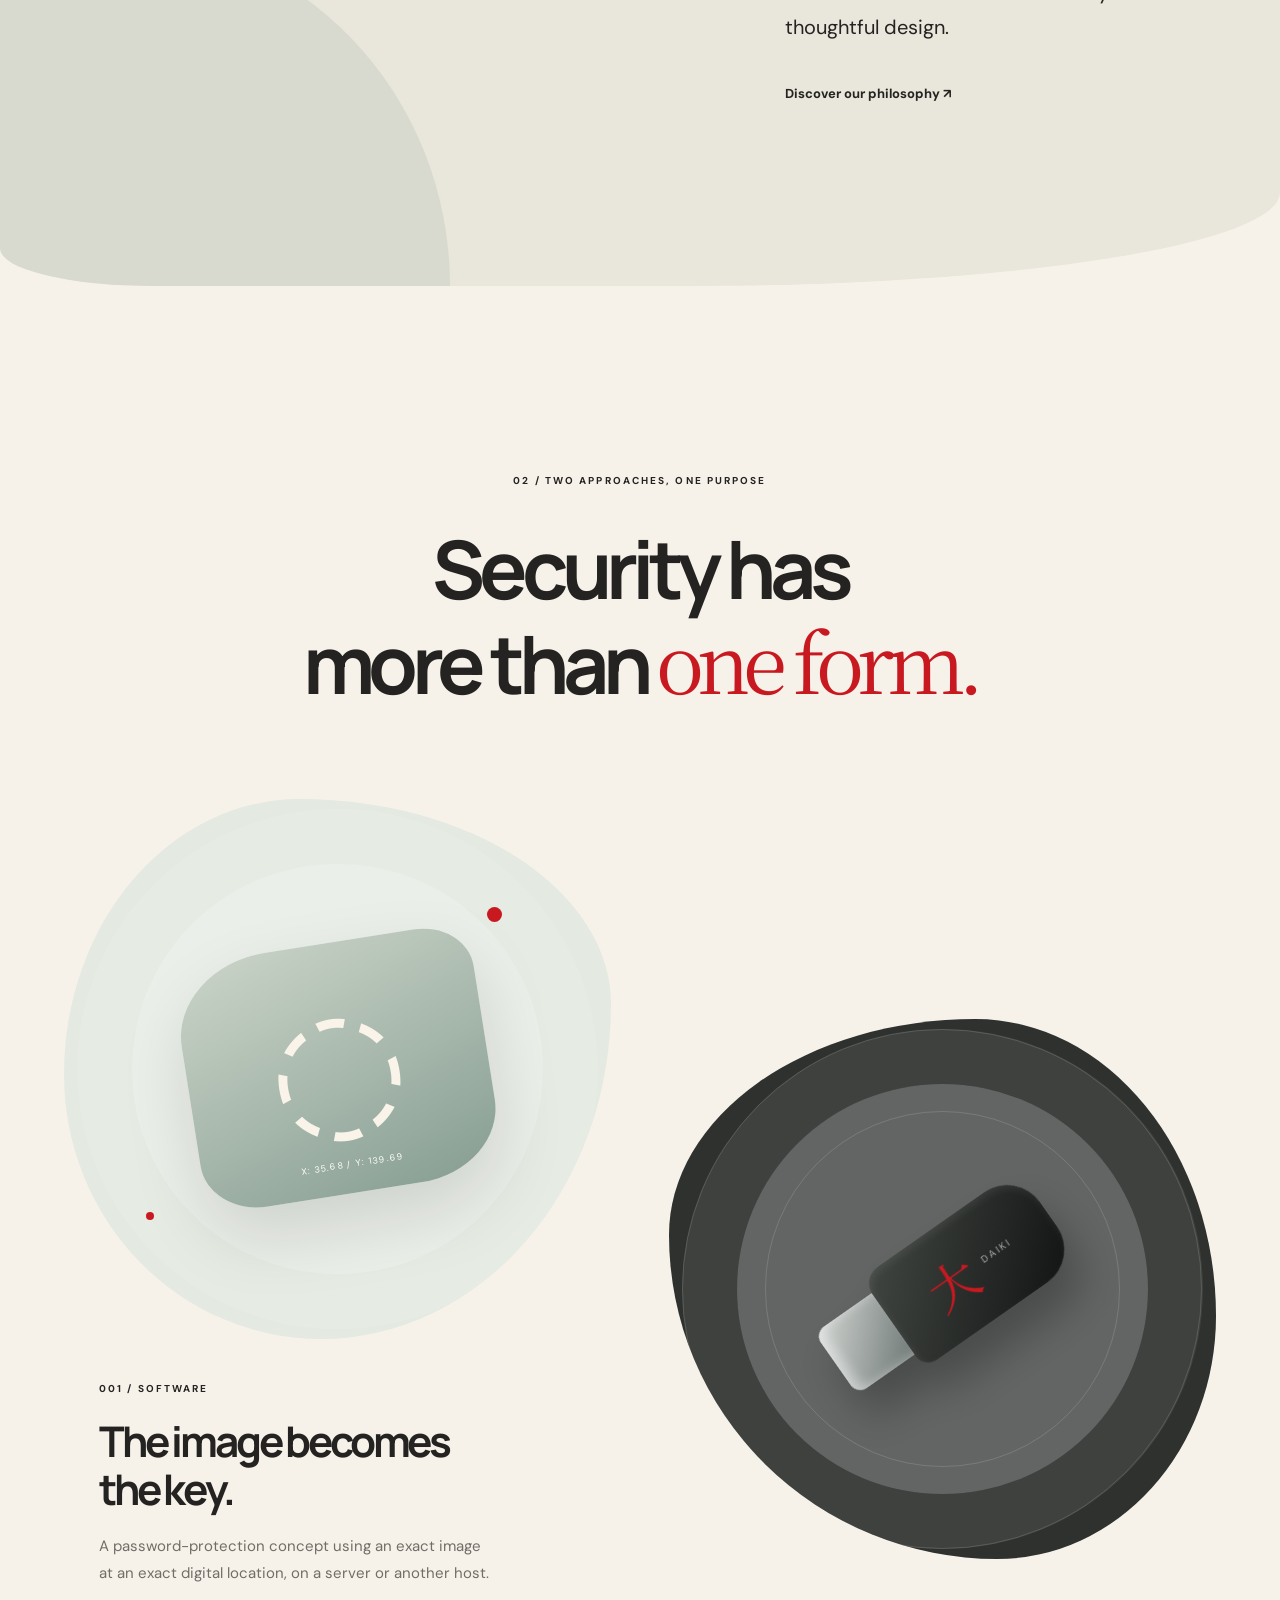
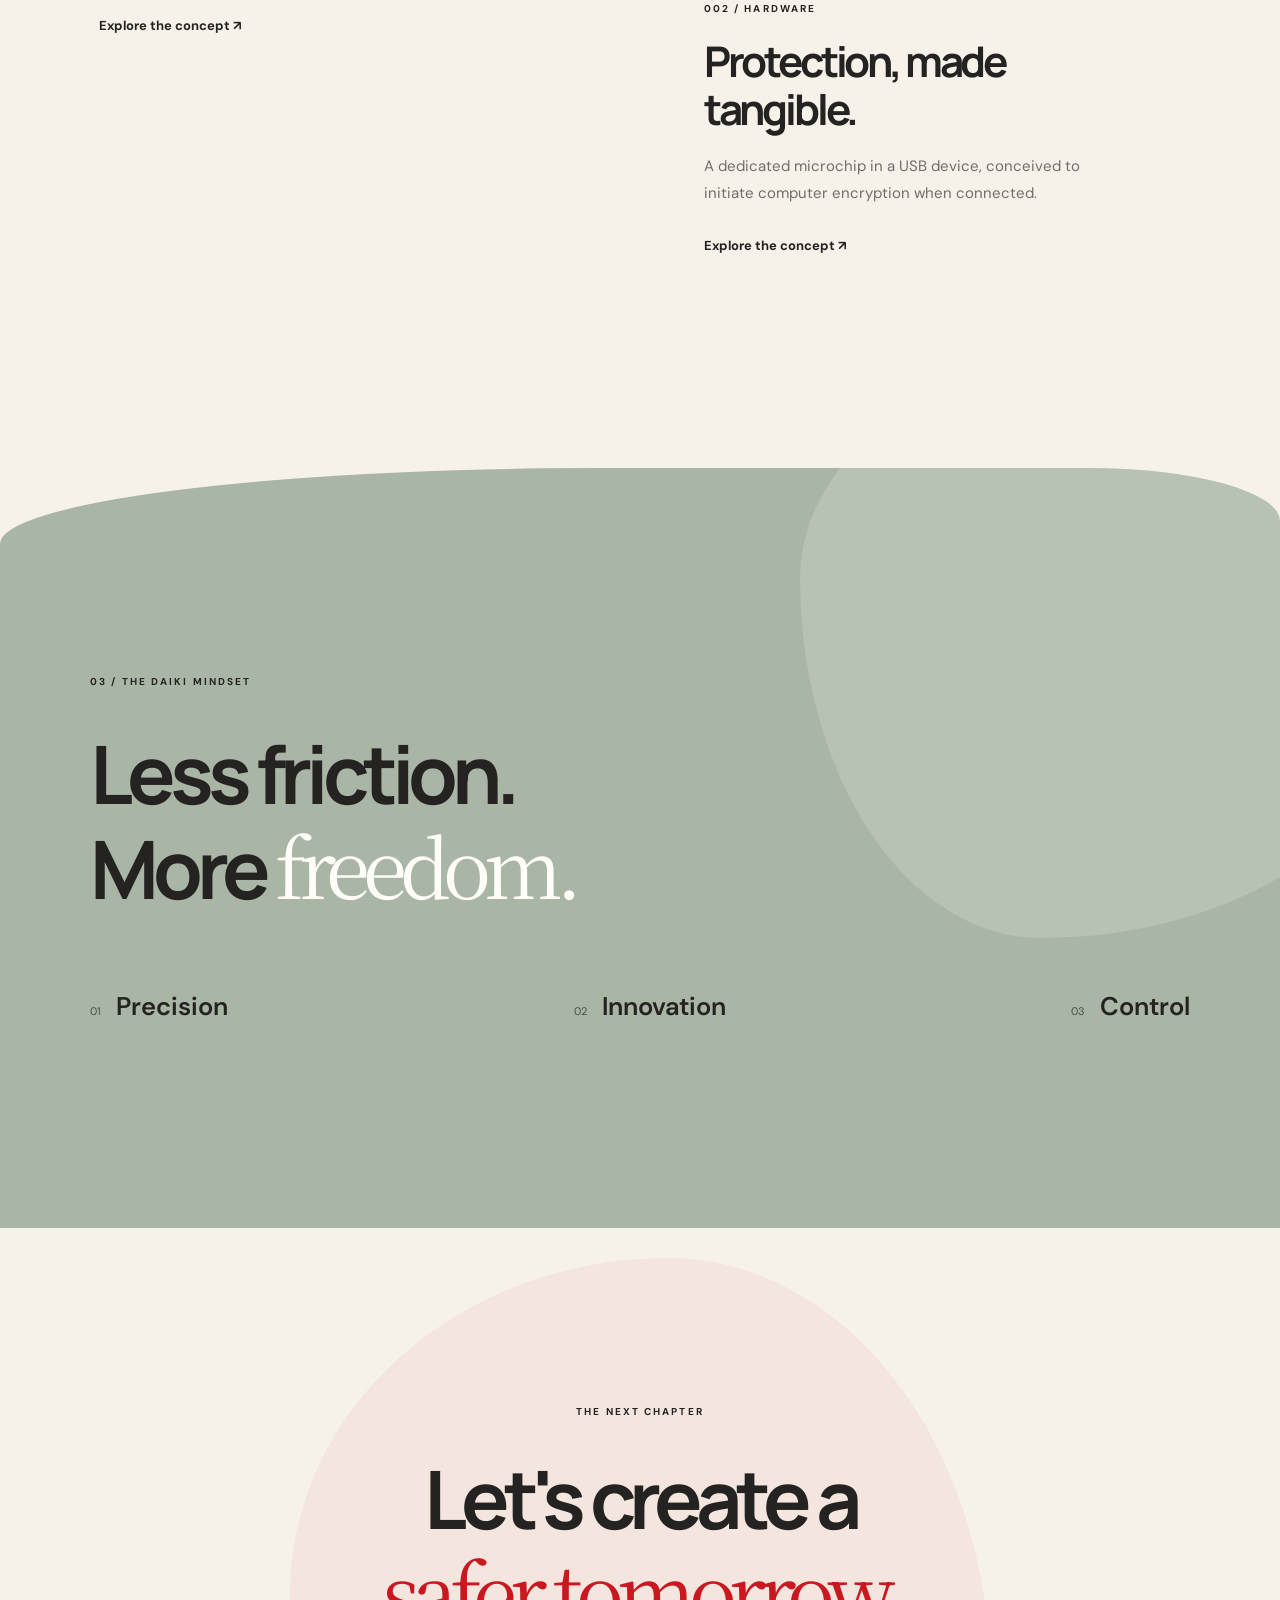
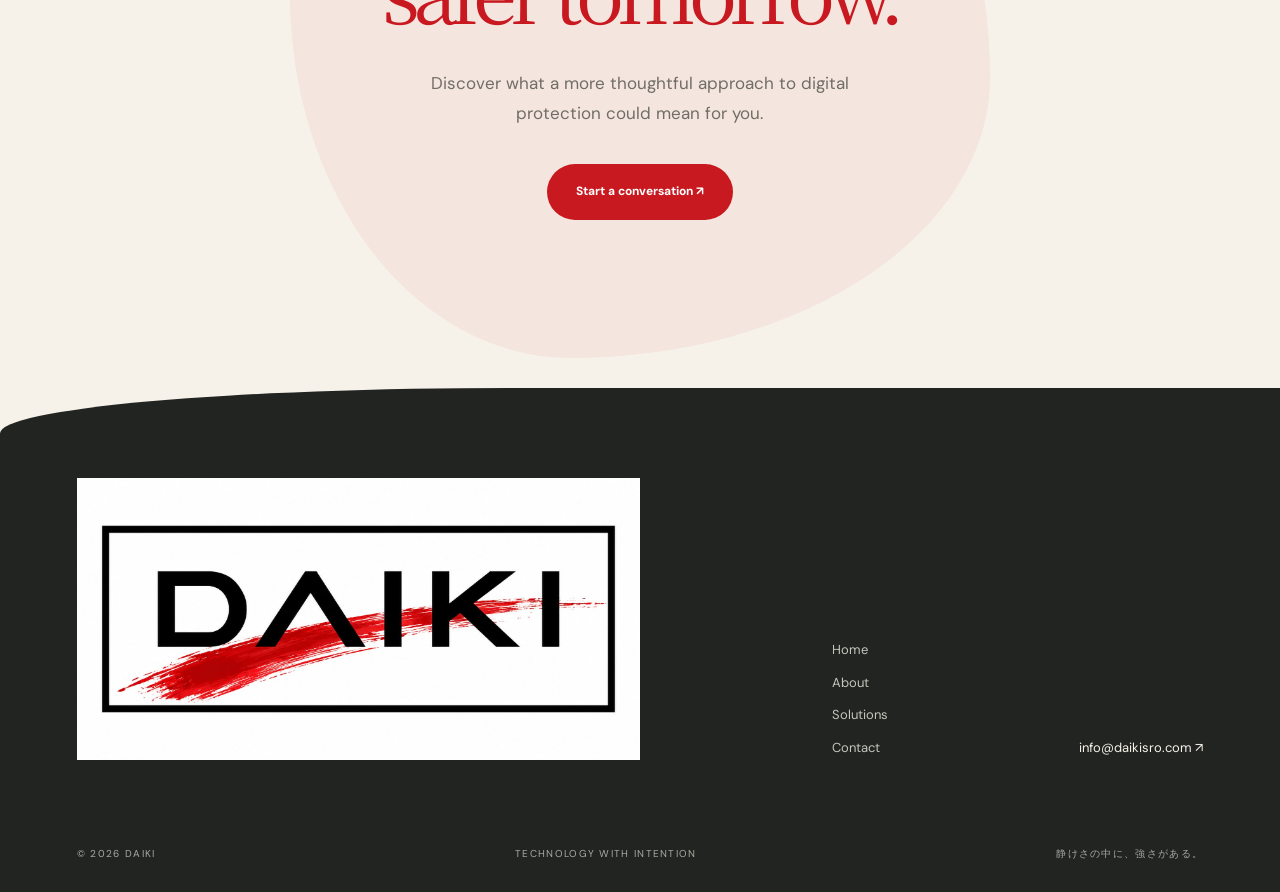
==== commit 99504450: "finito daiki" ====
--- a/index.html
+++ b/index.html
@@ -164,14 +164,14 @@
 
   <footer class="site-footer">
     <div class="footer-main">
-      <img class="logoPngFooter" src="assets/PngLogo.png" alt="DAIKI logo">
+      <img class="logoPngFooter" src="assets/logo.jpeg" alt="DAIKI logo">
       <div class="footer-links">
         <a href="index.html" data-i18n="nav.home">Home</a>
         <a href="about.html" data-i18n="nav.about">About</a>
         <a href="solutions.html" data-i18n="nav.solutions">Solutions</a>
         <a href="contact.html" data-i18n="nav.contact">Contact</a>
       </div>
-      <a class="footer-email" href="mailto:contact@daiki.com">contact@daiki.com ↗</a>
+      <a class="footer-email" href="mailto:info@daikisro.com">info@daikisro.com ↗</a>
     </div>
     <div class="footer-bottom">
       <span>© <span class="current-year"></span> DAIKI</span>
--- a/css/style.css
+++ b/css/style.css
@@ -284,6 +284,7 @@
 .footer-links a:hover,.footer-email:hover{color:#f47a7a}
 .footer-email{font-size:13px;white-space:nowrap}
 .footer-bottom{display:flex;justify-content:space-between;gap:20px;flex-wrap:wrap;color:#a8aaa2;font-size:10px;letter-spacing:.13em}
+.logoPngFooter{max-width:50%;height:auto}
 
 /* Animation */
 @keyframes morph{
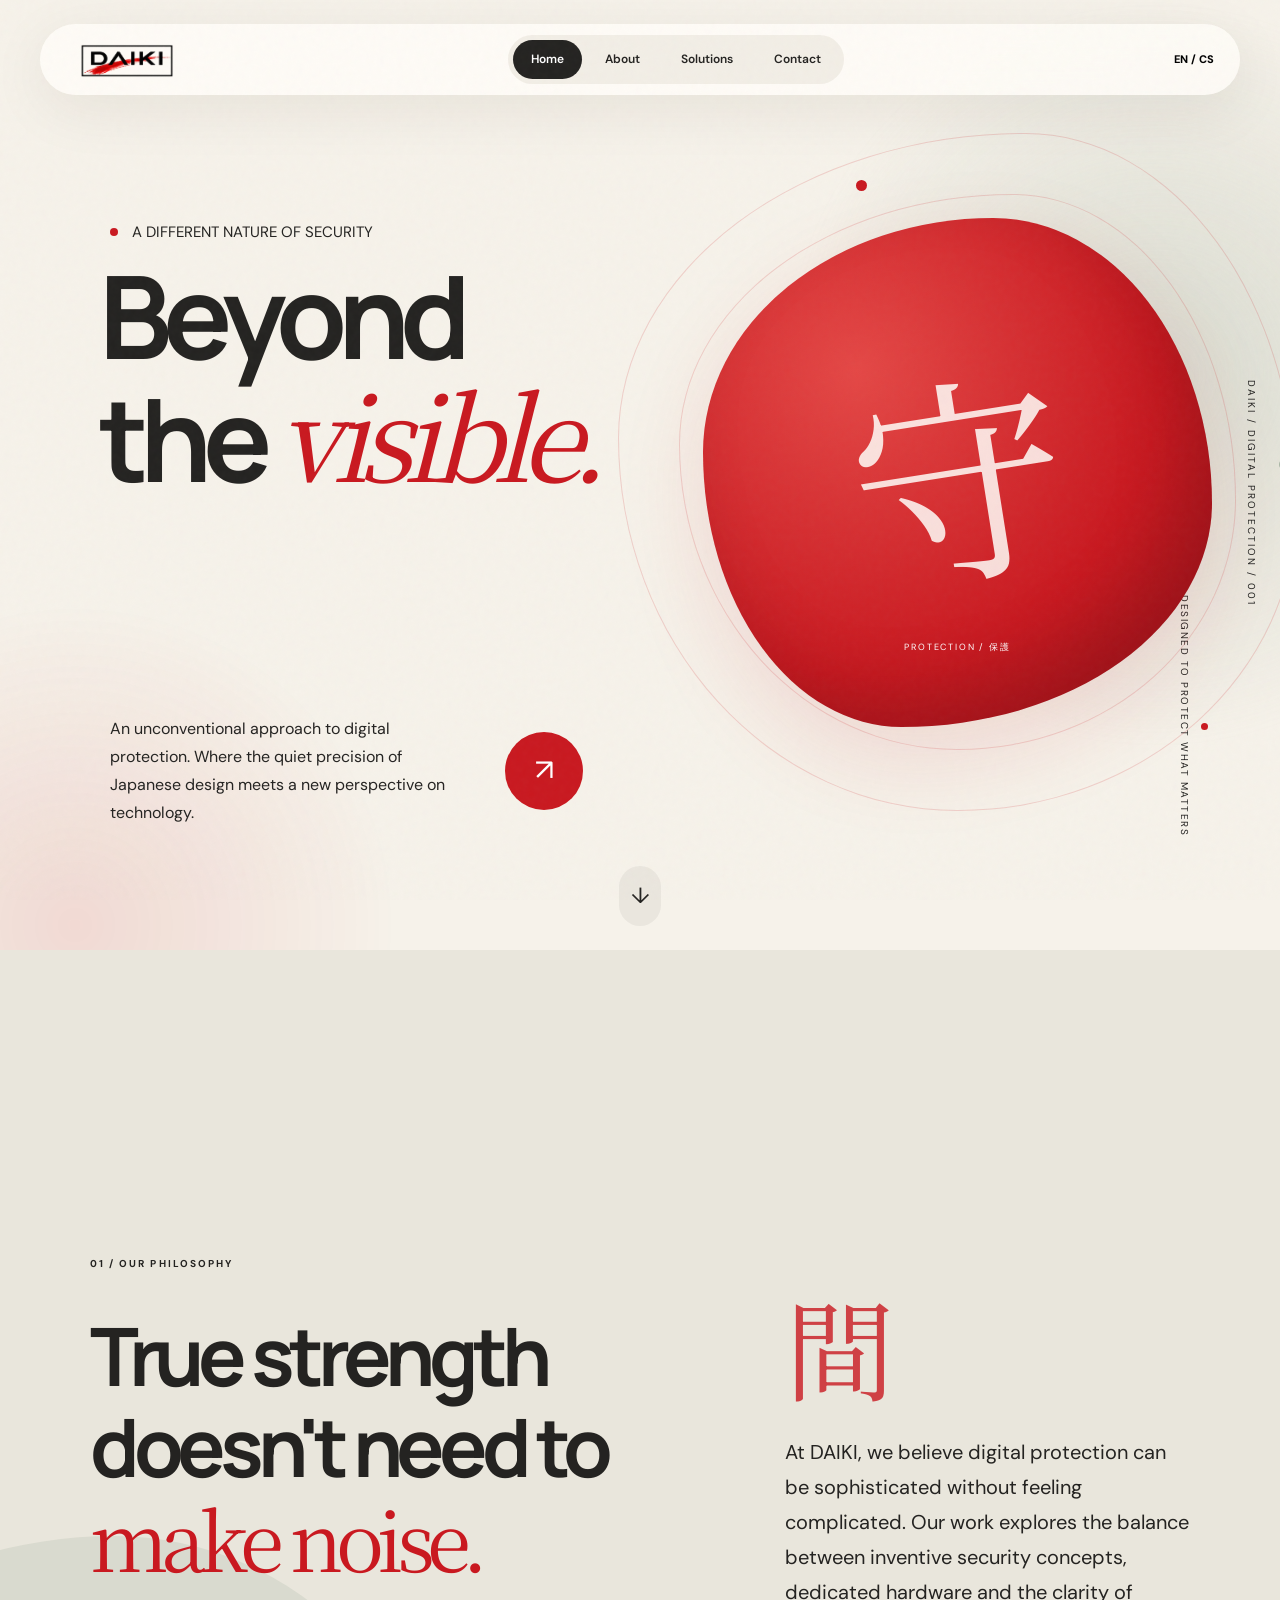
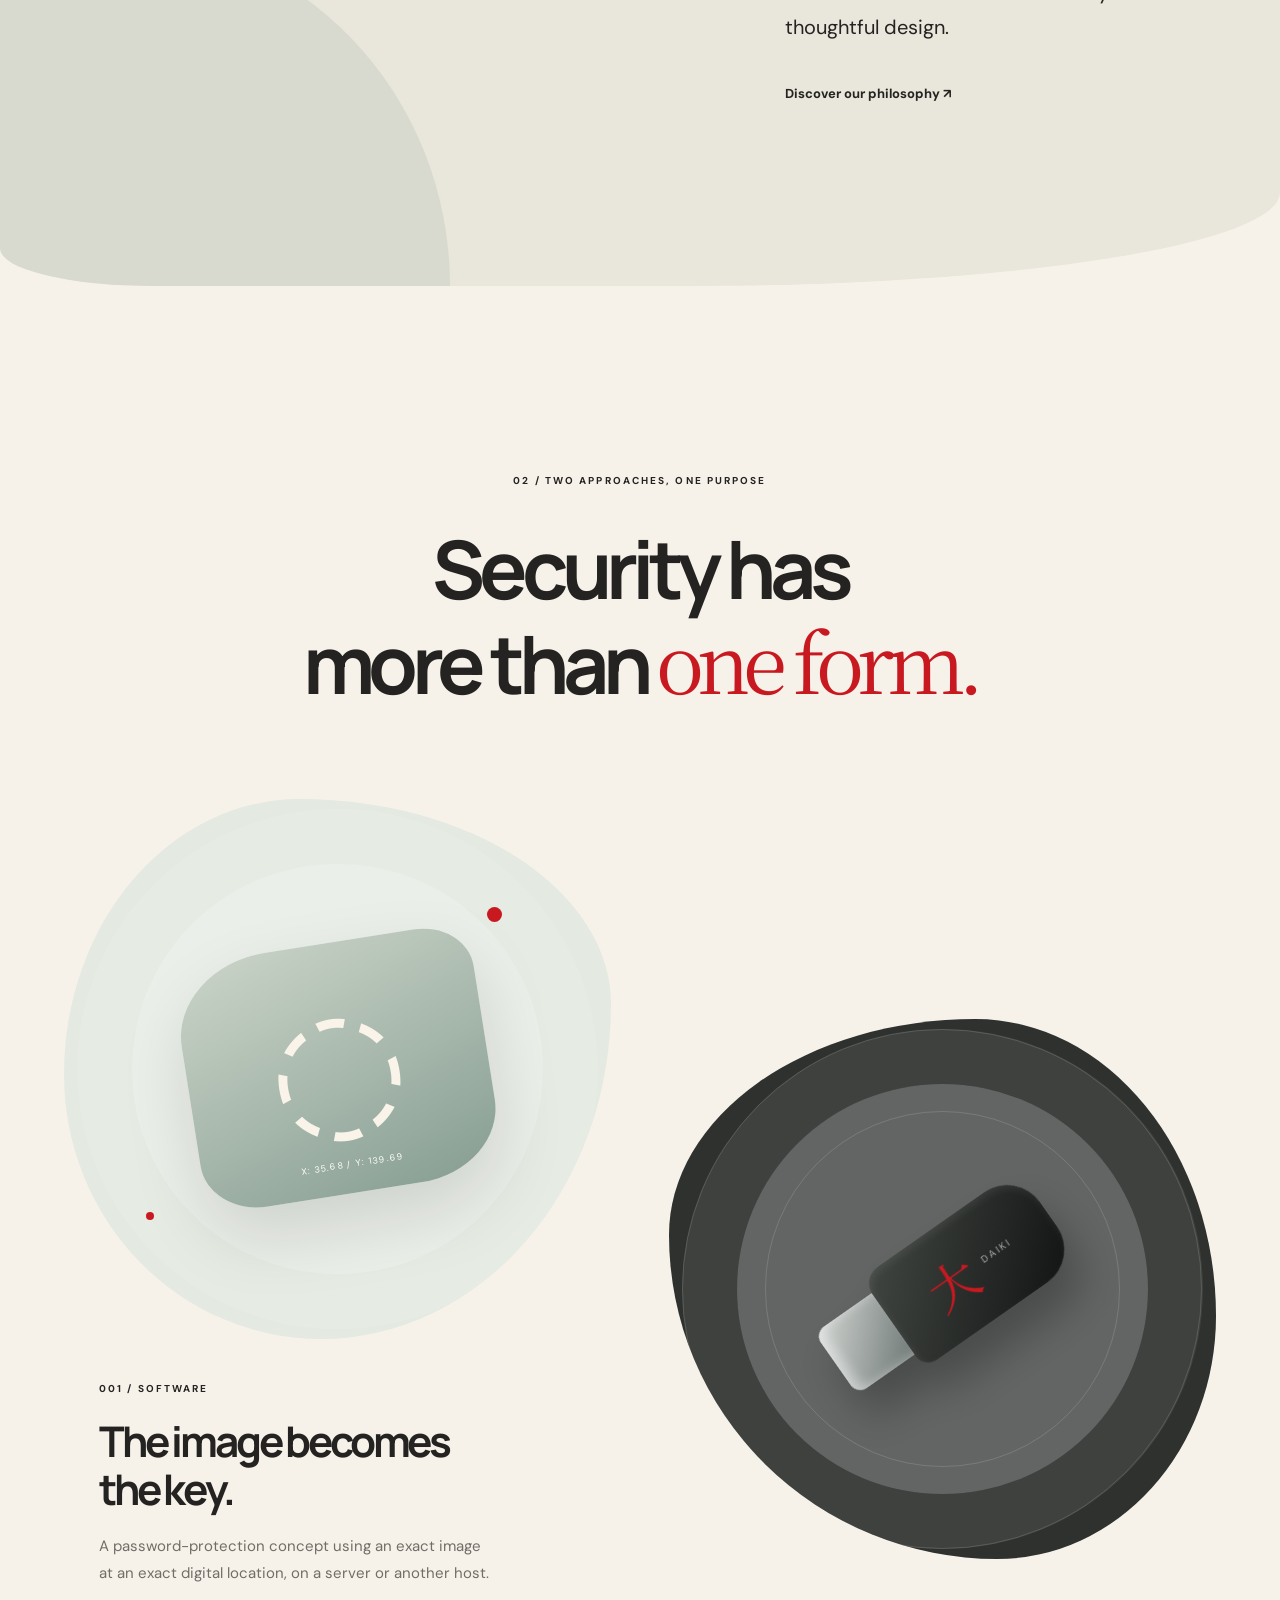
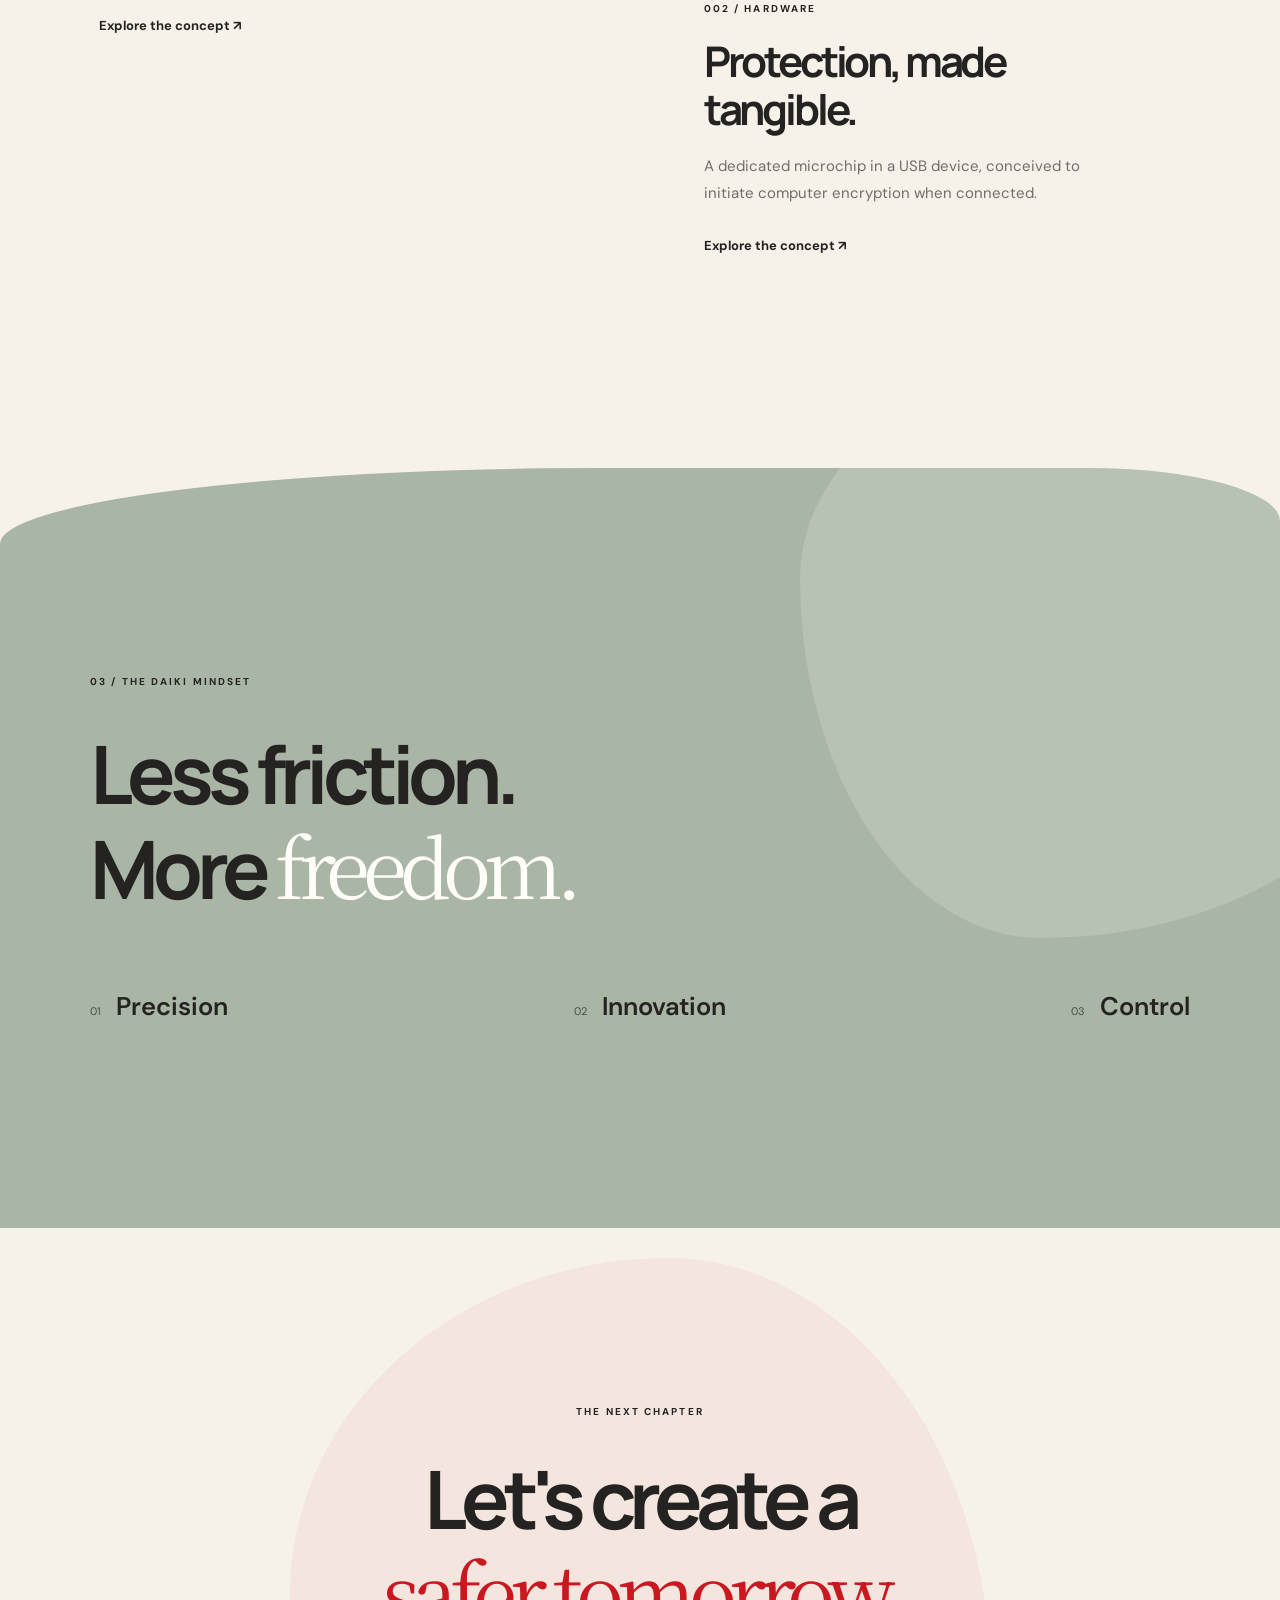
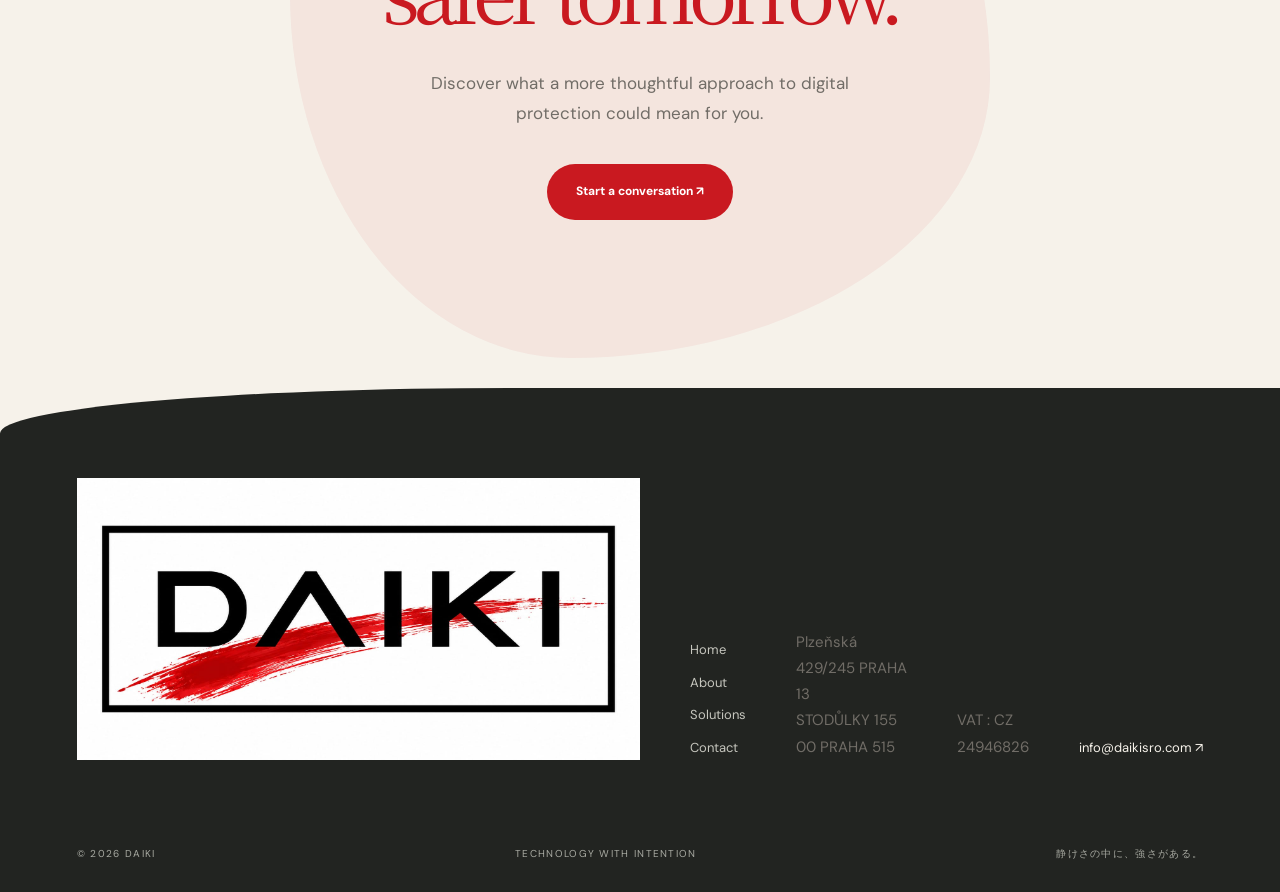
==== commit 24c2112d: "aggiunga dettagli daiki" ====
--- a/index.html
+++ b/index.html
@@ -171,6 +171,8 @@
         <a href="solutions.html" data-i18n="nav.solutions">Solutions</a>
         <a href="contact.html" data-i18n="nav.contact">Contact</a>
       </div>
+      <p>Plzeňská 429/245 PRAHA 13 <br> STODŮLKY 155 00 PRAHA 515</p>
+      <p>VAT : CZ 24946826</p>
       <a class="footer-email" href="mailto:info@daikisro.com">info@daikisro.com ↗</a>
     </div>
     <div class="footer-bottom">
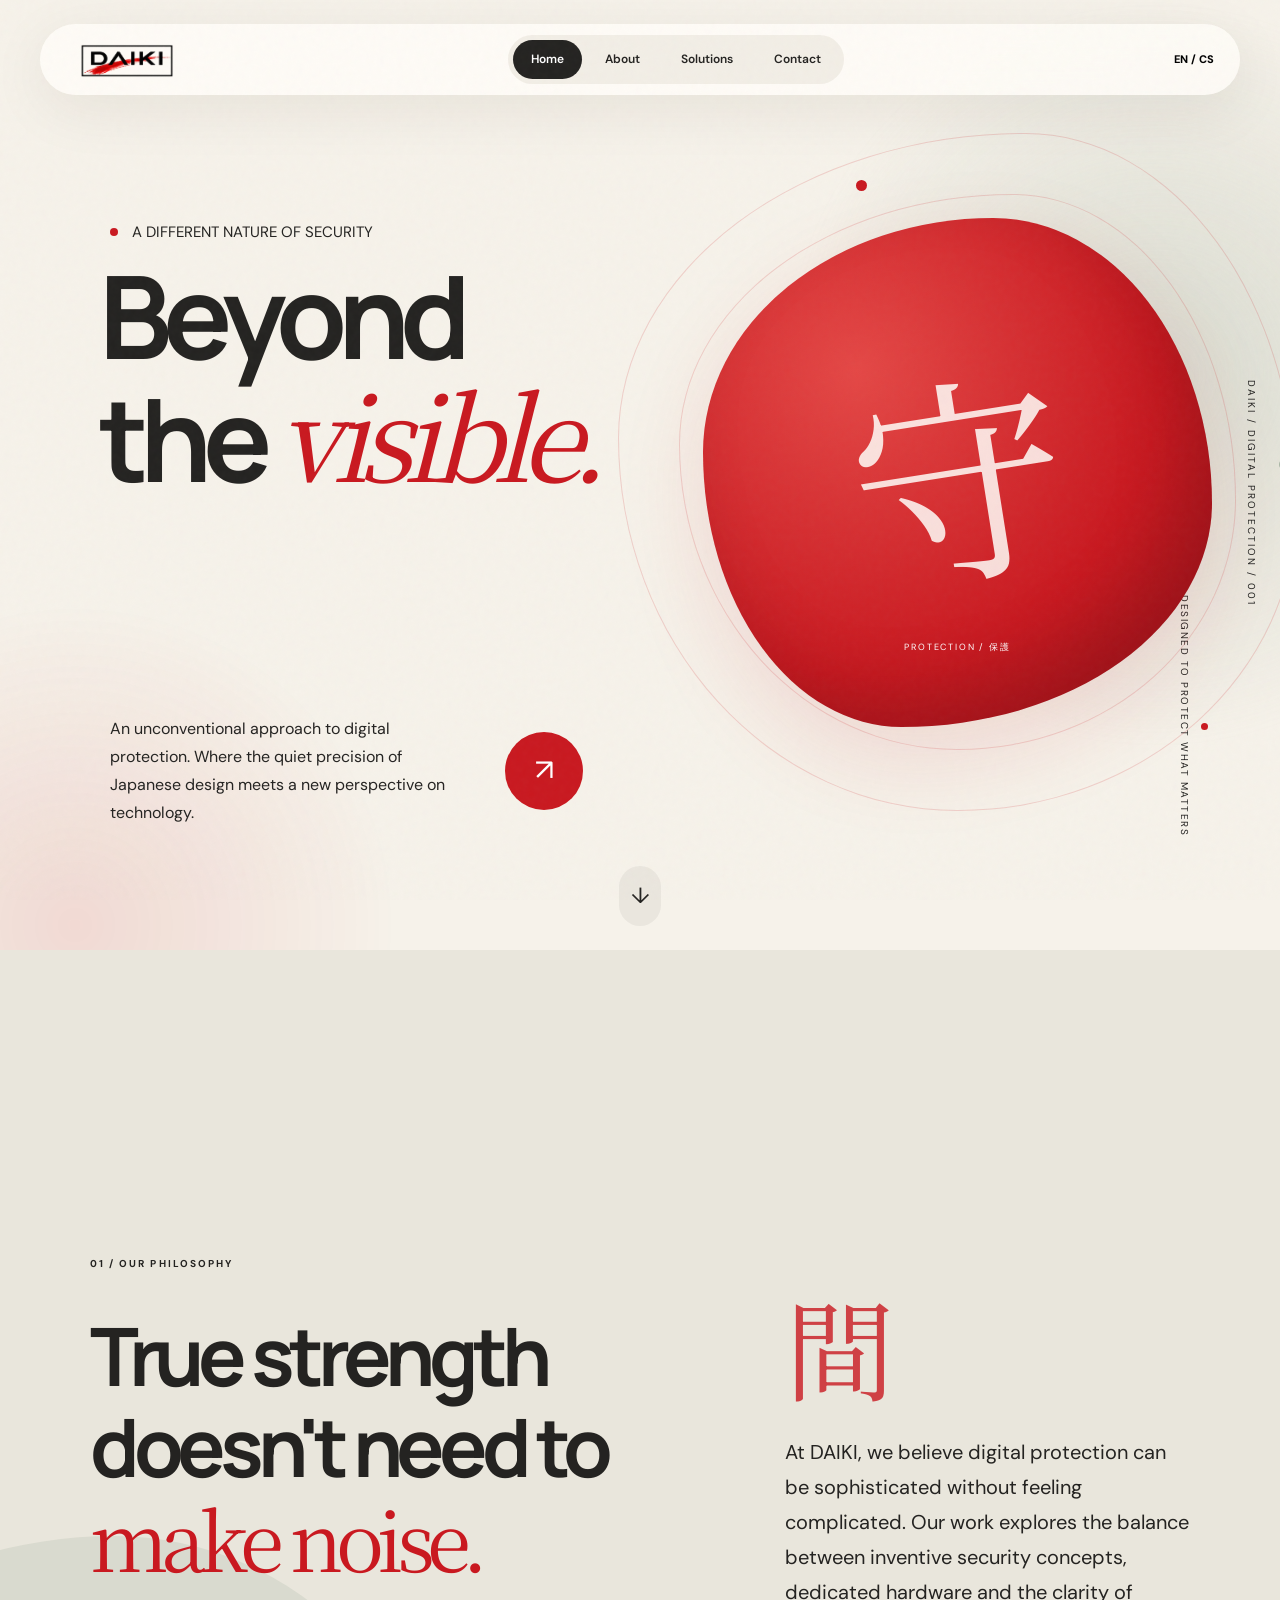
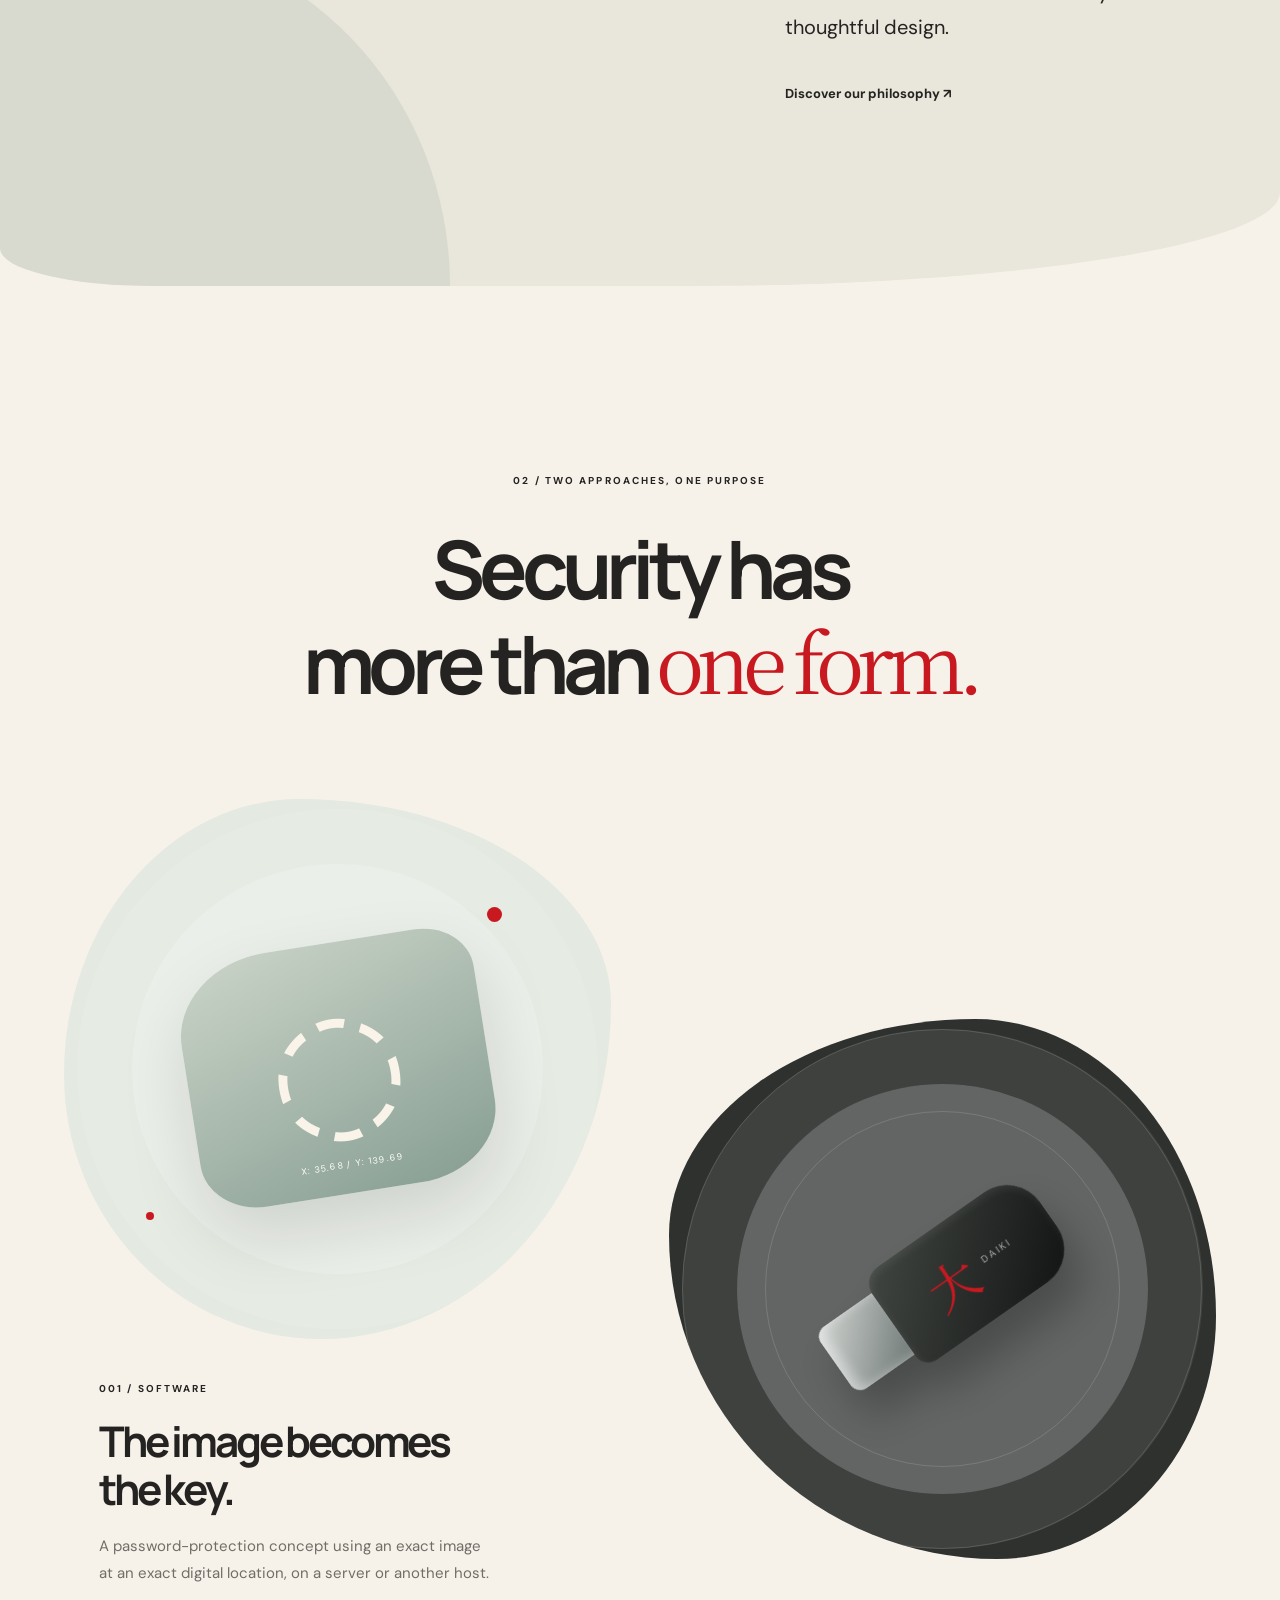
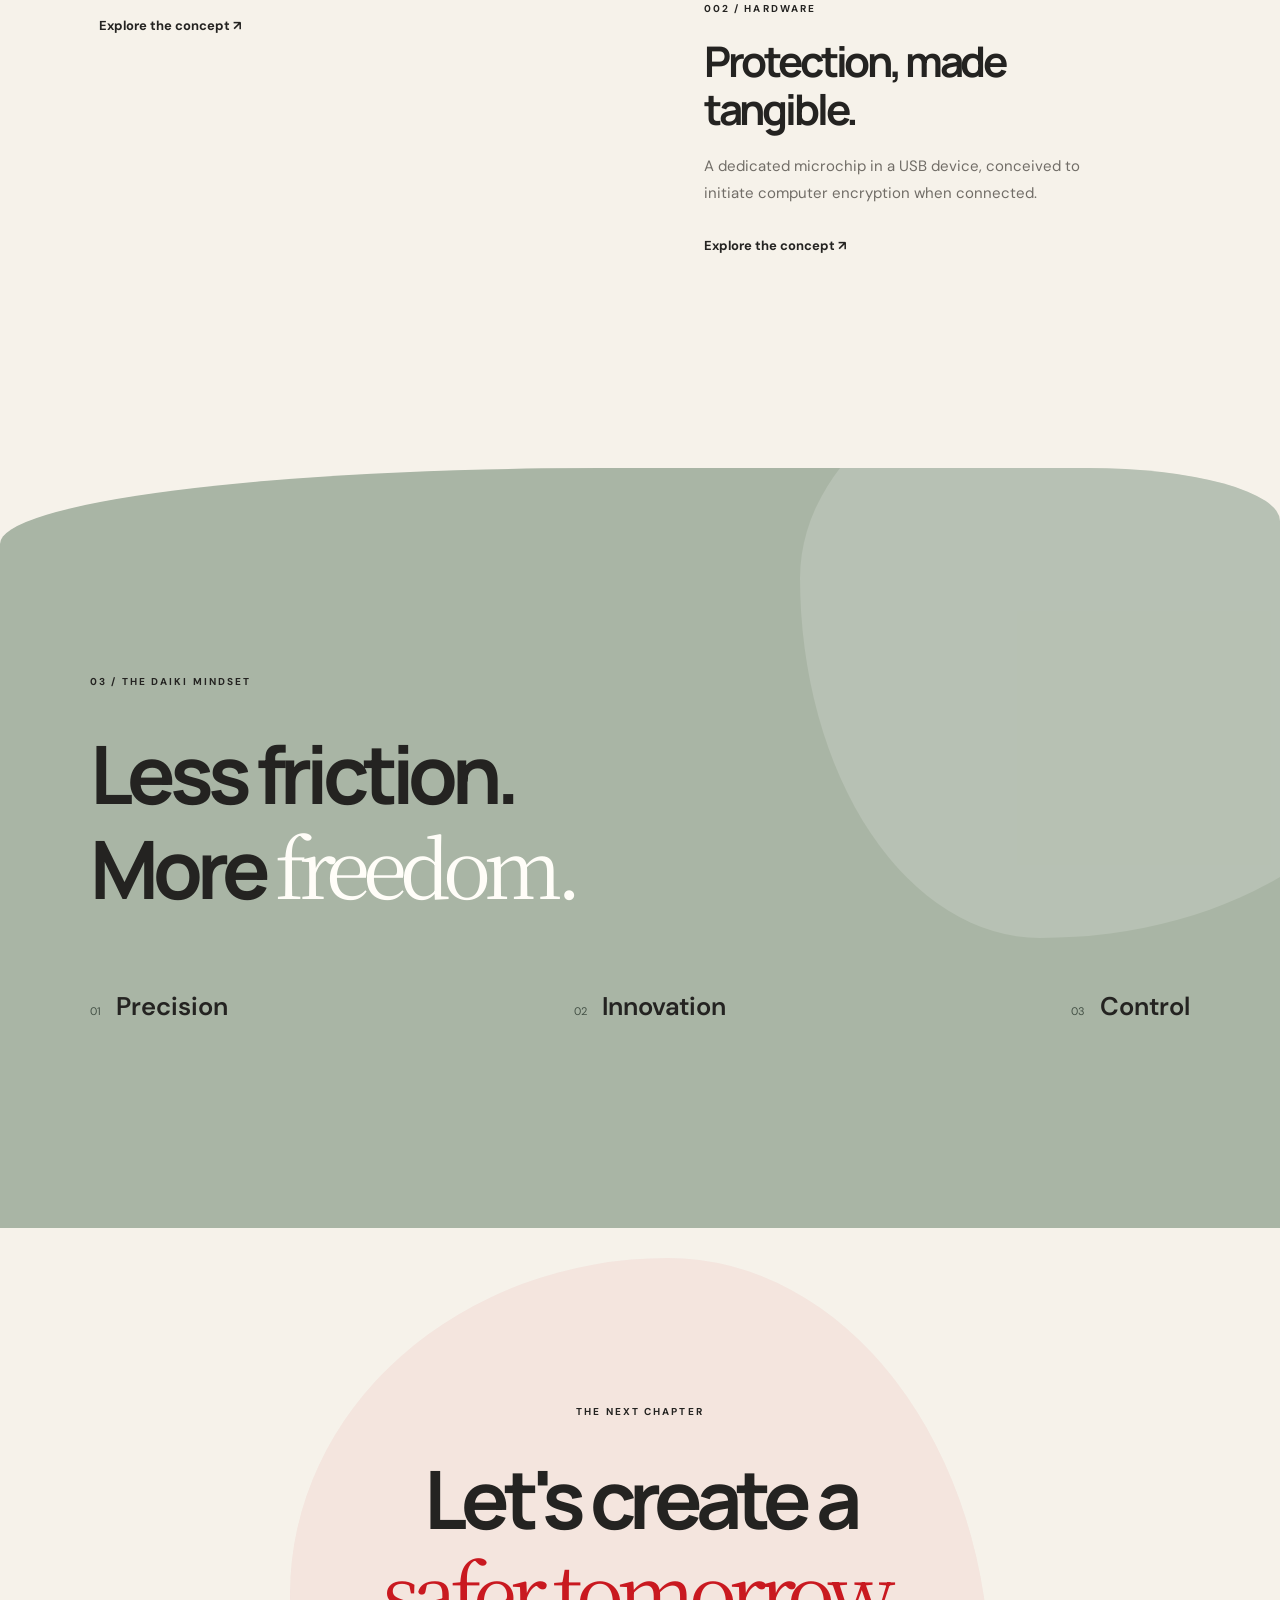
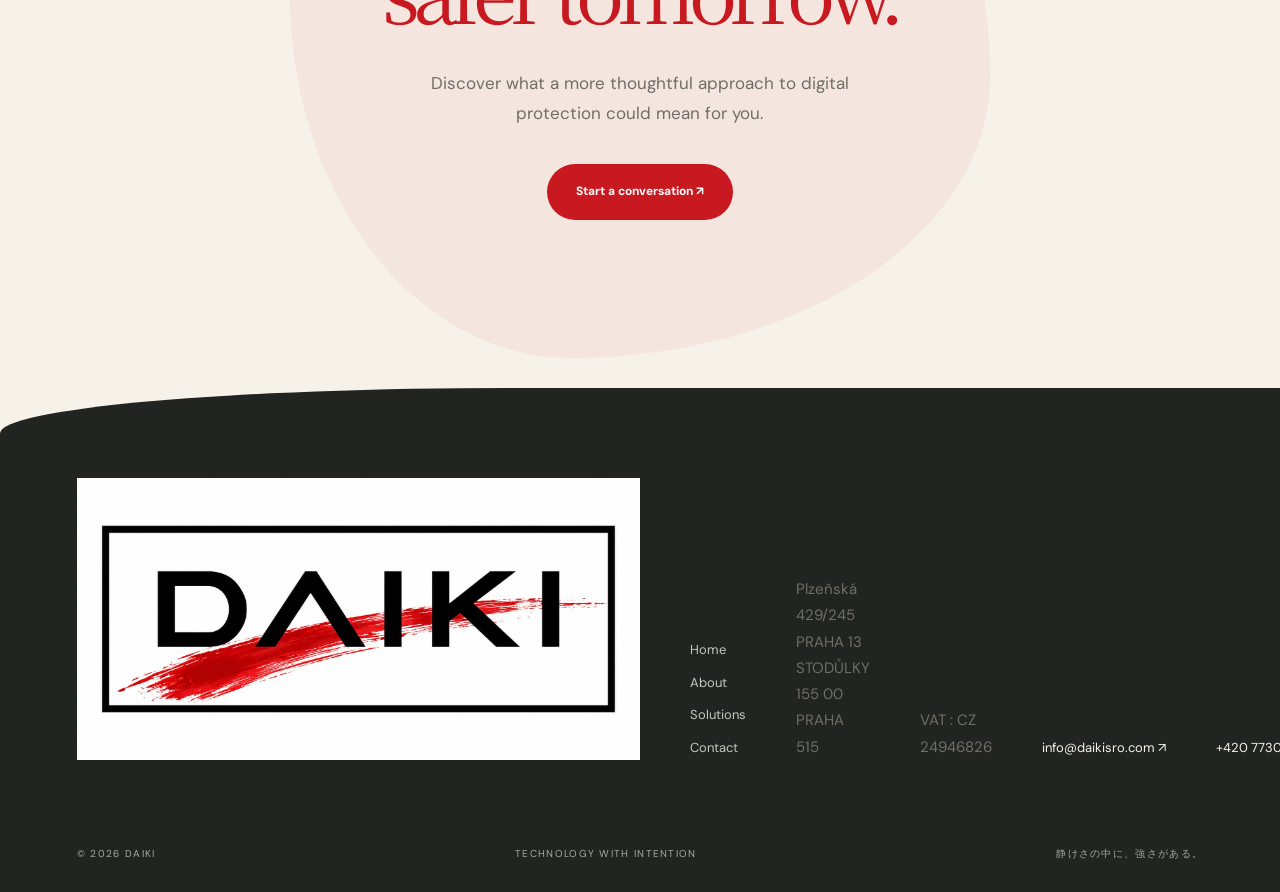
==== commit 27ba43ac: "telefobno aggiunto" ====
--- a/index.html
+++ b/index.html
@@ -174,6 +174,7 @@
       <p>Plzeňská 429/245 PRAHA 13 <br> STODŮLKY 155 00 PRAHA 515</p>
       <p>VAT : CZ 24946826</p>
       <a class="footer-email" href="mailto:info@daikisro.com">info@daikisro.com ↗</a>
+      <a class="footer-phone" href="tel:+420773069395">+420 773069395 ↗</a>
     </div>
     <div class="footer-bottom">
       <span>© <span class="current-year"></span> DAIKI</span>
--- a/css/style.css
+++ b/css/style.css
@@ -281,8 +281,8 @@
 .footer-brand span{font-size:16px;vertical-align:top;letter-spacing:0;margin-left:15px;color:#d75050}
 .footer-links{display:flex;flex-direction:column;gap:10px}
 .footer-links a{font-size:13px;color:#c6c6be}
-.footer-links a:hover,.footer-email:hover{color:#f47a7a}
-.footer-email{font-size:13px;white-space:nowrap}
+.footer-links a:hover,.footer-email:hover,.footer-phone:hover{color:#f47a7a}
+.footer-email,.footer-phone{font-size:13px;white-space:nowrap}
 .footer-bottom{display:flex;justify-content:space-between;gap:20px;flex-wrap:wrap;color:#a8aaa2;font-size:10px;letter-spacing:.13em}
 .logoPngFooter{max-width:50%;height:auto}
 
